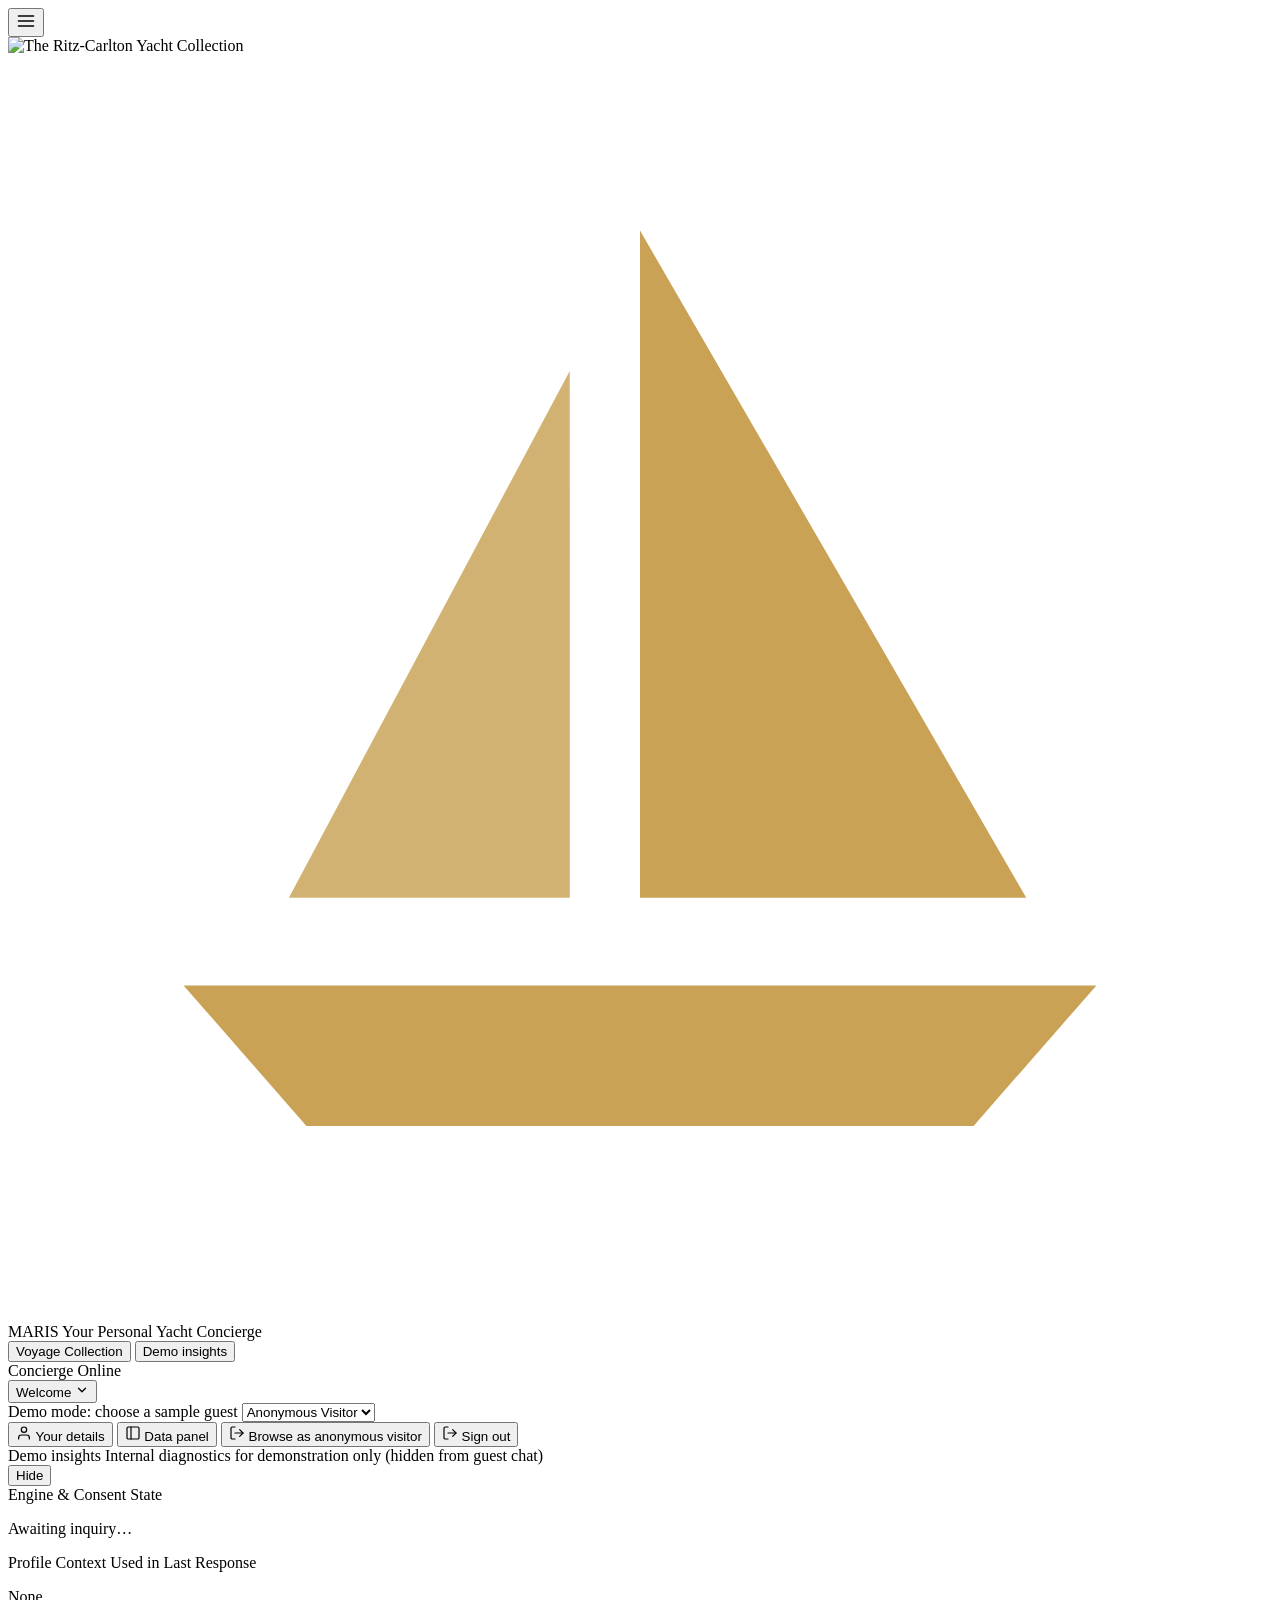
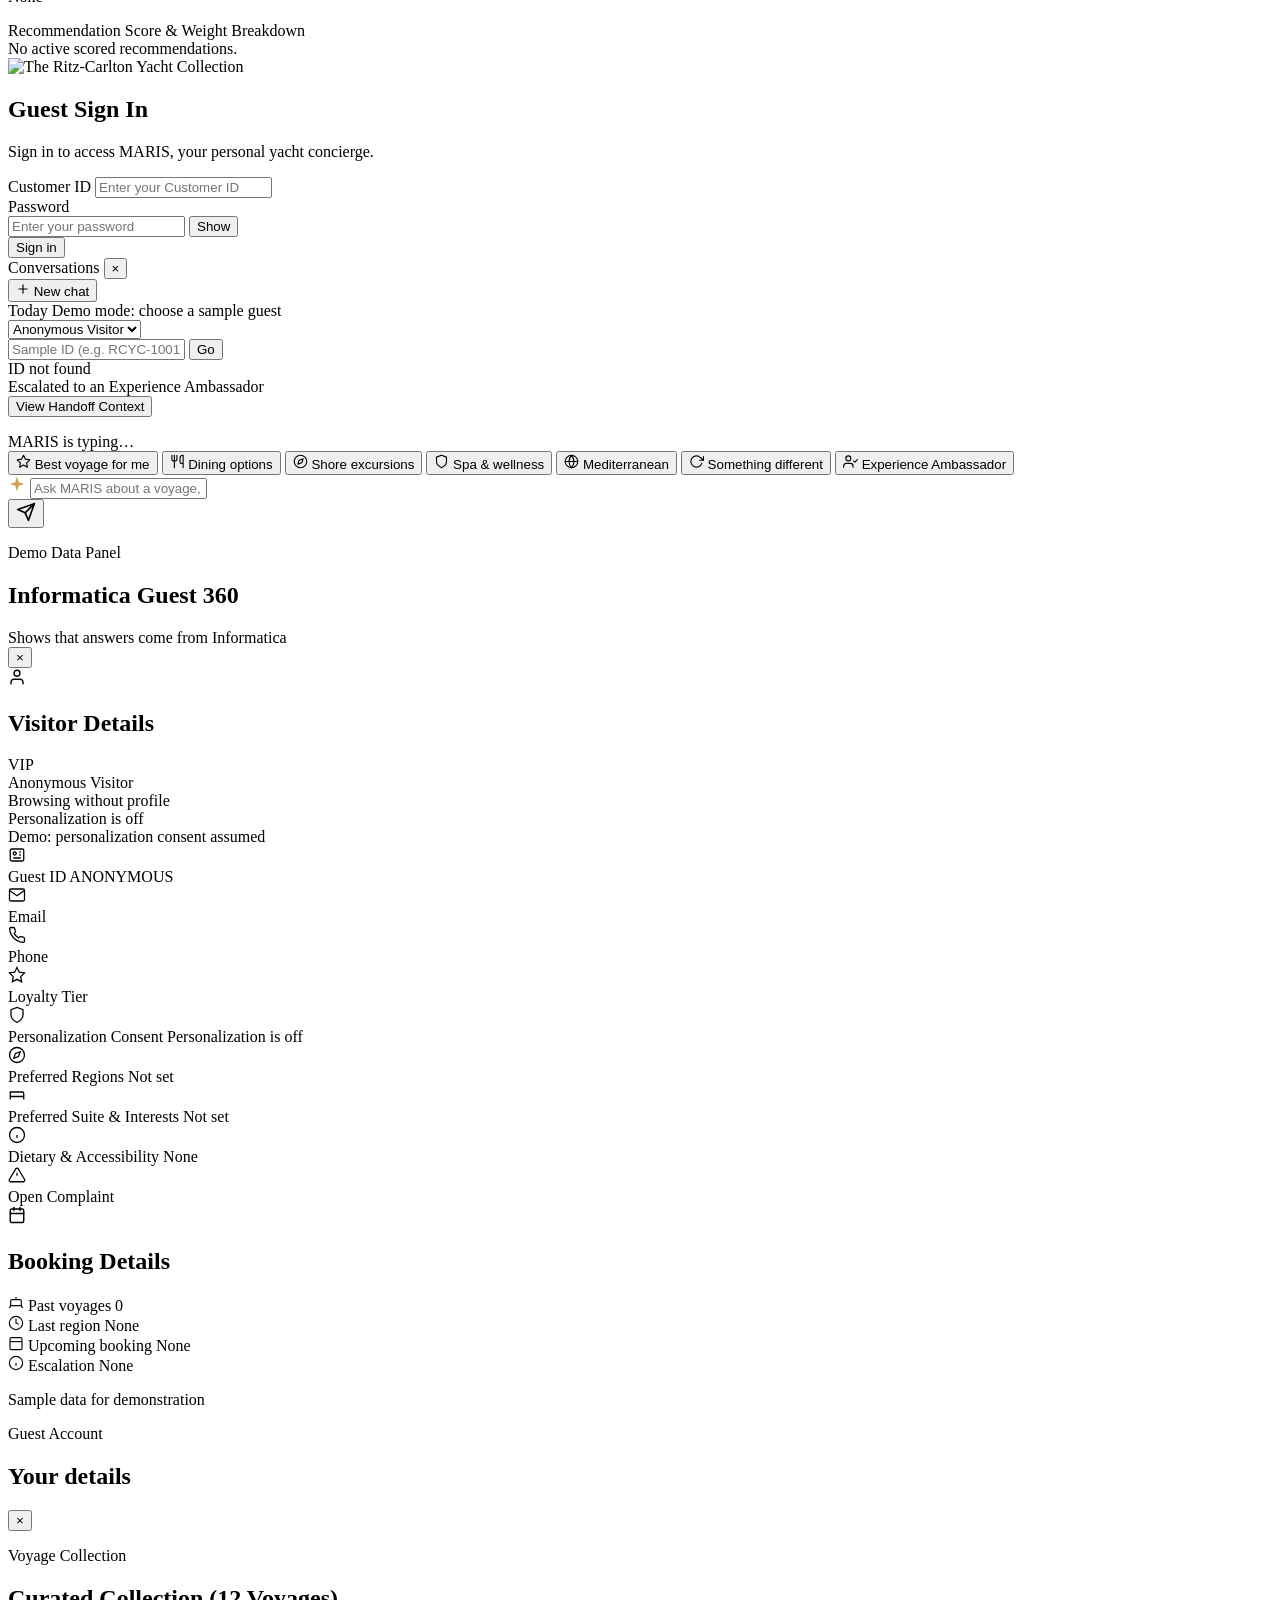
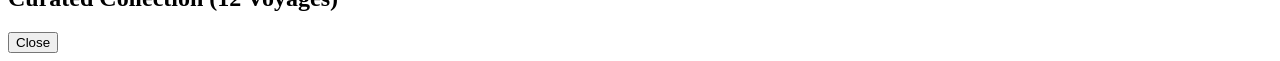
==== frontend/index.html @ 44263e60 "feat: implement core concierge agent backend Establish MARIS concierge framework including configura" ====
<!DOCTYPE html>
<html lang="en">
<head>
  <meta charset="UTF-8" />
  <meta name="viewport" content="width=device-width, initial-scale=1.0" />
  <title>MARIS · The Ritz-Carlton Yacht Collection Guest Concierge</title>
  <meta name="description" content="MARIS Personal Yacht Concierge for The Ritz-Carlton Yacht Collection." />
  <link rel="preconnect" href="https://fonts.googleapis.com" />
  <link rel="preconnect" href="https://fonts.gstatic.com" crossorigin />
  <link href="https://fonts.googleapis.com/css2?family=Cormorant+Garamond:wght@500;600;700&family=JetBrains+Mono:wght@400;500&family=Plus+Jakarta+Sans:wght@400;500;600;700&display=swap" rel="stylesheet" />
  <link rel="stylesheet" href="/styles.css" />
</head>
<body>
  <div class="app-shell">
  <!-- Top Navy Header -->
  <header class="topbar">
    <div class="topbar-brand-group">
      <button
        type="button"
        id="sidebarToggleBtn"
        class="burger-btn hidden"
        aria-label="Toggle conversation history"
        aria-expanded="true"
        aria-controls="historySidebar"
      >
        <svg width="20" height="20" viewBox="0 0 24 24" fill="none" stroke="currentColor" stroke-width="2" stroke-linecap="round" stroke-linejoin="round" aria-hidden="true">
          <line x1="3" y1="6" x2="21" y2="6"/>
          <line x1="3" y1="12" x2="21" y2="12"/>
          <line x1="3" y1="18" x2="21" y2="18"/>
        </svg>
      </button>

      <div class="rcyc-brand">
        <img
          src="/static/assets/rcyc-logo.png"
          alt="The Ritz-Carlton Yacht Collection"
          class="rcyc-logo rcyc-logo-header"
        />
      </div>

      <span class="topbar-divider" aria-hidden="true"></span>

      <div class="maris-brand">
        <svg class="maris-sail-icon" viewBox="0 0 36 36" fill="none" aria-hidden="true">
          <path d="M18 5L29 24H18V5Z" fill="#C9A255"/>
          <path d="M16 9L8 24H16V9Z" fill="#C9A255" fill-opacity="0.82"/>
          <path d="M5 26.5H31L27.5 30.5H8.5L5 26.5Z" fill="#C9A255"/>
        </svg>
        <div class="maris-brand-text">
          <span class="maris-title">MARIS</span>
          <span class="maris-subtitle">Your Personal Yacht Concierge</span>
        </div>
      </div>
    </div>

    <div class="topbar-right">
      <button type="button" id="catalogTriggerBtn" class="topbar-link-btn hidden">
        Voyage Collection
      </button>

      <button
        type="button"
        id="demoInsightsToggleBtn"
        class="topbar-link-btn hidden"
        aria-expanded="false"
        aria-controls="demoInsightsDrawer"
      >
        Demo insights
      </button>

      <div class="concierge-status" id="conciergeStatusIndicator">
        <span class="status-dot" aria-hidden="true"></span>
        <span id="conciergeStatusText">Concierge Online</span>
      </div>

      <span class="topbar-divider" aria-hidden="true"></span>

      <div class="account-menu-wrap">
        <button
          type="button"
          id="accountMenuBtn"
          class="account-trigger hidden"
          aria-expanded="false"
          aria-haspopup="true"
        >
          <span id="headerGreeting">Welcome</span>
          <svg width="14" height="14" viewBox="0 0 24 24" fill="none" stroke="currentColor" stroke-width="2.2" stroke-linecap="round" stroke-linejoin="round" aria-hidden="true">
            <polyline points="6 9 12 15 18 9"></polyline>
          </svg>
        </button>

        <div id="accountPopover" class="account-popover hidden" role="menu">
          <div id="guestPickerSection" class="popover-section">
            <label for="guestSelect" class="popover-label">Demo mode: choose a sample guest</label>
            <select id="guestSelect" class="popover-select" aria-label="Demo mode: choose a sample guest">
              <option value="ANONYMOUS">Anonymous Visitor</option>
            </select>
          </div>
          <div id="guestPickerDivider" class="popover-divider"></div>
          <button type="button" id="popoverMyProfileBtn" class="popover-action-item" role="menuitem">
            <svg width="16" height="16" viewBox="0 0 24 24" fill="none" stroke="currentColor" stroke-width="1.8" stroke-linecap="round" stroke-linejoin="round"><path d="M20 21v-2a4 4 0 0 0-4-4H8a4 4 0 0 0-4 4v2"/><circle cx="12" cy="7" r="4"/></svg>
            <span>Your details</span>
          </button>
          <button type="button" id="popoverDataPanelBtn" class="popover-action-item" role="menuitem">
            <svg width="16" height="16" viewBox="0 0 24 24" fill="none" stroke="currentColor" stroke-width="1.8" stroke-linecap="round" stroke-linejoin="round"><rect x="3" y="3" width="18" height="18" rx="2"/><line x1="9" y1="3" x2="9" y2="21"/></svg>
            <span>Data panel</span>
          </button>
          <button type="button" id="popoverSwitchAnonBtn" class="popover-action-item" role="menuitem">
            <svg width="16" height="16" viewBox="0 0 24 24" fill="none" stroke="currentColor" stroke-width="1.8" stroke-linecap="round" stroke-linejoin="round"><path d="M9 21H5a2 2 0 0 1-2-2V5a2 2 0 0 1 2-2h4"/><polyline points="16 17 21 12 16 7"/><line x1="21" y1="12" x2="9" y2="12"/></svg>
            <span>Browse as anonymous visitor</span>
          </button>
          <button type="button" id="popoverLogoutBtn" class="popover-action-item hidden" role="menuitem">
            <svg width="16" height="16" viewBox="0 0 24 24" fill="none" stroke="currentColor" stroke-width="1.8" stroke-linecap="round" stroke-linejoin="round"><path d="M9 21H5a2 2 0 0 1-2-2V5a2 2 0 0 1 2-2h4"/><polyline points="16 17 21 12 16 7"/><line x1="21" y1="12" x2="9" y2="12"/></svg>
            <span>Sign out</span>
          </button>
        </div>
      </div>
    </div>
  </header>

  <!-- Collapsible Demo Insights Drawer (Collapsed by default) -->
  <section id="demoInsightsDrawer" class="demo-insights-bar hidden" aria-label="Demo insights">
    <div class="demo-insights-inner">
      <div class="demo-insights-head">
        <div>
          <span class="demo-insights-title">Demo insights</span>
          <span class="demo-insights-sub">Internal diagnostics for demonstration only (hidden from guest chat)</span>
        </div>
        <button type="button" id="closeDemoInsightsBtn" class="demo-insights-close">Hide</button>
      </div>
      <div class="demo-insights-grid">
        <div class="insight-box">
          <span class="insight-label">Engine &amp; Consent State</span>
          <p id="insightEngineText" class="insight-value">Awaiting inquiry…</p>
        </div>
        <div class="insight-box">
          <span class="insight-label">Profile Context Used in Last Response</span>
          <p id="usedFieldsList" class="insight-value mono">None</p>
        </div>
        <div class="insight-box insight-box-wide">
          <span class="insight-label">Recommendation Score &amp; Weight Breakdown</span>
          <div id="insightScoreBreakdown" class="insight-scores">No active scored recommendations.</div>
        </div>
      </div>
    </div>
  </section>

  <!-- Informatica Guest Sign-In View (shown only when DATA_PROVIDER_MODE=informatica and unauthenticated) -->
  <section id="infaLoginView" class="login-stage hidden" aria-label="Guest Sign In">
    <div class="login-card">
      <div class="login-card-head">
        <img
          src="/static/assets/rcyc-logo.png"
          alt="The Ritz-Carlton Yacht Collection"
          class="rcyc-logo rcyc-logo-login"
        />
        <div>
          <h1 class="login-title">Guest Sign In</h1>
          <p class="login-subtitle">Sign in to access MARIS, your personal yacht concierge.</p>
        </div>
      </div>
      <div class="gold-hairline"></div>
      <form id="infaLoginForm" class="login-form" autocomplete="off">
        <div class="login-field">
          <label for="loginCustomerId" class="login-label">Customer ID</label>
          <input
            id="loginCustomerId"
            name="customer_id"
            type="text"
            inputmode="numeric"
            class="login-input mono"
            placeholder="Enter your Customer ID"
            required
          />
        </div>
        <div class="login-field">
          <label for="loginPassword" class="login-label">Password</label>
          <div class="login-password-wrap">
            <input
              id="loginPassword"
              name="password"
              type="password"
              class="login-input login-password-input"
              placeholder="Enter your password"
              required
            />
            <button
              type="button"
              id="togglePasswordBtn"
              class="password-toggle-btn"
              aria-label="Show password"
              aria-pressed="false"
            >
              Show
            </button>
          </div>
        </div>
        <div id="loginError" class="login-error hidden" role="alert"></div>
        <button type="submit" id="loginSubmitBtn" class="login-submit-btn">Sign in</button>
      </form>
    </div>
  </section>

  <!-- Main Three-Column Workspace -->
  <main id="workspaceMain" class="workspace hidden">
    <!-- Left Column: Conversation History Sidebar (Collapsible drawer on mobile) -->
    <div id="historyDrawerBackdrop" class="history-drawer-backdrop hidden" aria-hidden="true"></div>
    <aside id="historySidebar" class="history-sidebar" aria-label="Conversation history">
      <div class="history-sidebar-head">
        <span class="history-sidebar-title">Conversations</span>
        <button
          type="button"
          id="closeHistoryDrawerBtn"
          class="history-close-btn"
          aria-label="Close conversation history"
        >
          &times;
        </button>
      </div>
      <button type="button" id="newConversationBtn" class="new-conv-btn">
        <svg width="14" height="14" viewBox="0 0 24 24" fill="none" stroke="currentColor" stroke-width="2" stroke-linecap="round" stroke-linejoin="round" aria-hidden="true"><line x1="12" y1="5" x2="12" y2="19"/><line x1="5" y1="12" x2="19" y2="12"/></svg>
        <span>New chat</span>
      </button>
      <div id="historyList" class="history-list" role="list"></div>
    </aside>

    <!-- Center Column: MARIS Concierge Chat -->
    <section id="concierge" class="chat-card" aria-label="Concierge Chat">
      <!-- Demo Mode Picker & Sample ID Strip -->
      <div id="chatIdentityStrip" class="chat-identity-strip">
        <div class="identity-strip-left">
          <span class="today-pill">Today</span>
          <label for="inlineGuestSelect" class="demo-picker-label">Demo mode: choose a sample guest</label>
        </div>
        <div class="identity-strip-controls">
          <select id="inlineGuestSelect" class="inline-select" aria-label="Demo mode: choose a sample guest">
            <option value="ANONYMOUS">Anonymous Visitor</option>
          </select>
          <form id="inlineLookupForm" class="inline-lookup" autocomplete="off">
            <input
              id="inlineRcycInput"
              type="text"
              class="inline-rcyc-input"
              placeholder="Sample ID (e.g. RCYC-1001)"
              aria-label="Enter sample guest ID"
            />
            <button type="submit" class="inline-verify-btn">Go</button>
          </form>
          <span id="idLookupFeedback" class="id-feedback hidden" role="status">ID not found</span>
        </div>
      </div>

      <!-- Escalation Notification Banner -->
      <div id="escalationBanner" class="escalation-banner hidden" role="status" aria-live="polite">
        <div class="escalation-banner-top">
          <div class="escalation-title-row">
            <span class="escalation-badge">Escalated to an Experience Ambassador</span>
          </div>
          <button type="button" id="toggleContextPacketBtn" class="btn-link">View Handoff Context</button>
        </div>
        <p id="escalationReasonText" class="escalation-reason"></p>
        <p id="escalationNoteText" class="escalation-sim-note"></p>
        <pre id="escalationPacketPre" class="context-packet hidden"></pre>
      </div>

      <!-- Conversation Stream -->
      <div id="chatMessages" class="chat-messages" aria-live="polite" aria-relevant="additions"></div>

      <!-- Typing Indicator (Fixed-Height Reserved Slot) -->
      <div id="typingIndicator" class="typing-indicator is-idle" aria-live="polite" aria-hidden="true">
        <span class="typing-dots" aria-hidden="true"><span></span><span></span><span></span></span>
        <span>MARIS is typing…</span>
      </div>

      <!-- Quick Prompt Chips (Preserved Design & Icons) -->
      <div class="quick-prompts" aria-label="Suggested inquiries">
        <button type="button" class="quick-pill" data-prompt="Suggest the best voyage for me.">
          <svg width="15" height="15" viewBox="0 0 24 24" fill="none" stroke="currentColor" stroke-width="1.8" stroke-linecap="round" stroke-linejoin="round" aria-hidden="true"><polygon points="12 2 15.09 8.26 22 9.27 17 14.14 18.18 21.02 12 17.77 5.82 21.02 7 14.14 2 9.27 8.91 8.26 12 2"/></svg>
          <span>Best voyage for me</span>
        </button>
        <button type="button" class="quick-pill" data-prompt="Show dining options voyages.">
          <svg width="15" height="15" viewBox="0 0 24 24" fill="none" stroke="currentColor" stroke-width="1.8" stroke-linecap="round" stroke-linejoin="round" aria-hidden="true"><path d="M3 2v7c0 1.1.9 2 2 2h4a2 2 0 0 0 2-2V2"/><path d="M7 2v20"/><path d="M21 15V2v0a5 5 0 0 0-5 5v6c0 1.1.9 2 2 2h3Zm0 0v7"/></svg>
          <span>Dining options</span>
        </button>
        <button type="button" class="quick-pill" data-prompt="Show shore excursions voyages.">
          <svg width="15" height="15" viewBox="0 0 24 24" fill="none" stroke="currentColor" stroke-width="1.8" stroke-linecap="round" stroke-linejoin="round" aria-hidden="true"><circle cx="12" cy="12" r="10"/><polygon points="16.24 7.76 14.12 14.12 7.76 16.24 9.88 9.88 16.24 7.76"/></svg>
          <span>Shore excursions</span>
        </button>
        <button type="button" class="quick-pill" data-prompt="Show spa & wellness voyages.">
          <svg width="15" height="15" viewBox="0 0 24 24" fill="none" stroke="currentColor" stroke-width="1.8" stroke-linecap="round" stroke-linejoin="round" aria-hidden="true"><path d="M12 22s8-4 8-10V5l-8-3-8 3v7c0 6 8 10 8 10z"/></svg>
          <span>Spa &amp; wellness</span>
        </button>
        <button type="button" class="quick-pill" data-prompt="Show Mediterranean voyages.">
          <svg width="15" height="15" viewBox="0 0 24 24" fill="none" stroke="currentColor" stroke-width="1.8" stroke-linecap="round" stroke-linejoin="round" aria-hidden="true"><circle cx="12" cy="12" r="10"/><line x1="2" y1="12" x2="22" y2="12"/><path d="M12 2a15.3 15.3 0 0 1 4 10 15.3 15.3 0 0 1-4 10 15.3 15.3 0 0 1-4-10 15.3 15.3 0 0 1 4-10z"/></svg>
          <span>Mediterranean</span>
        </button>
        <button type="button" class="quick-pill" data-prompt="Show me something different from my previous voyage.">
          <svg width="15" height="15" viewBox="0 0 24 24" fill="none" stroke="currentColor" stroke-width="1.8" stroke-linecap="round" stroke-linejoin="round" aria-hidden="true"><polyline points="23 4 23 10 17 10"/><path d="M20.49 15a9 9 0 1 1-2.12-9.36L23 10"/></svg>
          <span>Something different</span>
        </button>
        <button type="button" class="quick-pill" data-prompt="I want to speak with an Experience Ambassador.">
          <svg width="15" height="15" viewBox="0 0 24 24" fill="none" stroke="currentColor" stroke-width="1.8" stroke-linecap="round" stroke-linejoin="round" aria-hidden="true"><path d="M16 21v-2a4 4 0 0 0-4-4H5a4 4 0 0 0-4 4v2"/><circle cx="8.5" cy="7" r="4"/><polyline points="17 11 19 13 23 9"/></svg>
          <span>Experience Ambassador</span>
        </button>
      </div>

      <!-- Gold-Bordered Composer + Navy Send Button -->
      <form id="chatForm" class="composer-bar" autocomplete="off">
        <div class="composer-input-wrap">
          <svg class="composer-sparkle" width="18" height="18" viewBox="0 0 24 24" fill="#C9A255" aria-hidden="true">
            <path d="M12 2L14.3 9.7L22 12L14.3 14.3L12 22L9.7 14.3L2 12L9.7 9.7L12 2Z"/>
          </svg>
          <input
            id="messageInput"
            type="text"
            class="composer-input"
            placeholder="Ask MARIS about a voyage, dining, preferences, or onboard experience..."
            aria-label="Ask MARIS"
            required
          />
        </div>
        <button type="submit" id="sendBtn" class="send-btn" aria-label="Send message">
          <svg width="20" height="20" viewBox="0 0 24 24" fill="none" stroke="currentColor" stroke-width="2" stroke-linecap="round" stroke-linejoin="round" aria-hidden="true">
            <line x1="22" y1="2" x2="11" y2="13"></line>
            <polygon points="22 2 15 22 11 13 2 9 22 2"></polygon>
          </svg>
        </button>
      </form>
    </section>
  </main>

  <!-- Right-side Data Panel Drawer -->
  <div id="dataDrawerBackdrop" class="data-drawer-backdrop hidden" aria-hidden="true"></div>
  <aside id="dataDrawer" class="right-drawer hidden" aria-label="Data panel">
    <div class="right-drawer-head">
      <div>
        <p class="modal-eyebrow">Demo Data Panel</p>
        <h2 class="modal-title">Informatica Guest 360</h2>
        <span class="demo-insights-sub" style="margin-left:0;">Shows that answers come from Informatica</span>
      </div>
      <button type="button" id="closeDataDrawerBtn" class="modal-close-icon-btn" aria-label="Close Data panel">&times;</button>
    </div>
    <div class="right-drawer-body">
      <div id="guest-profile-panel" class="sidebar-stack" aria-label="Your details">
      <!-- Card 1: Guest Details -->
      <section class="side-card">
        <div class="side-card-head">
          <span class="gold-circle-icon" aria-hidden="true">
            <svg width="18" height="18" viewBox="0 0 24 24" fill="none" stroke="currentColor" stroke-width="1.9" stroke-linecap="round" stroke-linejoin="round"><path d="M20 21v-2a4 4 0 0 0-4-4H8a4 4 0 0 0-4 4v2"/><circle cx="12" cy="7" r="4"/></svg>
          </span>
          <div class="side-card-title-wrap">
            <h2 id="profileKicker" class="side-card-title">Visitor Details</h2>
            <span id="vipBadge" class="vip-chip hidden">VIP</span>
          </div>
        </div>

        <div class="guest-hero-row">
          <div id="profileName" class="guest-hero-name">Anonymous Visitor</div>
          <div id="profileStatusSubtitle" class="guest-hero-sub">Browsing without profile</div>
        </div>

        <div class="gold-hairline"></div>

        <div id="consentOffNotice" class="consent-off-banner hidden">
          Personalization is off
        </div>

        <div id="demoConsentNotice" class="demo-consent-notice hidden">
          Demo: personalization consent assumed
        </div>

        <div class="detail-list">
          <div class="detail-item">
            <svg class="detail-icon" width="18" height="18" viewBox="0 0 24 24" fill="none" stroke="currentColor" stroke-width="1.7"><rect x="3" y="4" width="18" height="16" rx="2"/><circle cx="9" cy="10" r="2"/><path d="M15 8h2M15 12h2M7 16h10"/></svg>
            <div class="detail-copy">
              <span id="profileIdLabel" class="detail-label">Guest ID</span>
              <span id="profileRcycId" class="detail-value mono">ANONYMOUS</span>
            </div>
          </div>

          <div class="detail-item hidden" id="rowInfaEmail">
            <svg class="detail-icon" width="18" height="18" viewBox="0 0 24 24" fill="none" stroke="currentColor" stroke-width="1.7"><path d="M4 4h16c1.1 0 2 .9 2 2v12c0 1.1-.9 2-2 2H4c-1.1 0-2-.9-2-2V6c0-1.1.9-2 2-2z"/><polyline points="22,6 12,13 2,6"/></svg>
            <div class="detail-copy">
              <span class="detail-label">Email</span>
              <span id="attrInfaEmail" class="detail-value"></span>
            </div>
          </div>

          <div class="detail-item hidden" id="rowInfaPhone">
            <svg class="detail-icon" width="18" height="18" viewBox="0 0 24 24" fill="none" stroke="currentColor" stroke-width="1.7"><path d="M22 16.92v3a2 2 0 0 1-2.18 2 19.79 19.79 0 0 1-8.63-3.07 19.5 19.5 0 0 1-6-6 19.79 19.79 0 0 1-3.07-8.67A2 2 0 0 1 4.11 2h3a2 2 0 0 1 2 1.72 12.84 12.84 0 0 0 .7 2.81 2 2 0 0 1-.45 2.11L8.09 9.91a16 16 0 0 0 6 6l1.27-1.27a2 2 0 0 1 2.11-.45 12.84 12.84 0 0 0 2.81.7A2 2 0 0 1 22 16.92z"/></svg>
            <div class="detail-copy">
              <span class="detail-label">Phone</span>
              <span id="attrInfaPhone" class="detail-value"></span>
            </div>
          </div>

          <div class="detail-item hidden" id="rowInfaLoyalty">
            <svg class="detail-icon" width="18" height="18" viewBox="0 0 24 24" fill="none" stroke="currentColor" stroke-width="1.7"><polygon points="12 2 15.09 8.26 22 9.27 17 14.14 18.18 21.02 12 17.77 5.82 21.02 7 14.14 2 9.27 8.91 8.26 12 2"/></svg>
            <div class="detail-copy">
              <span class="detail-label">Loyalty Tier</span>
              <span id="attrInfaLoyalty" class="detail-value"></span>
            </div>
          </div>

          <div class="detail-item" id="rowConsent">
            <svg class="detail-icon" width="18" height="18" viewBox="0 0 24 24" fill="none" stroke="currentColor" stroke-width="1.7"><path d="M12 22s8-4 8-10V5l-8-3-8 3v7c0 6 8 10 8 10z"/></svg>
            <div class="detail-copy">
              <span class="detail-label">Personalization Consent</span>
              <span id="attrConsent" class="detail-value">Personalization is off</span>
            </div>
          </div>

          <div class="detail-item" id="rowPreferredRegions">
            <svg class="detail-icon" width="18" height="18" viewBox="0 0 24 24" fill="none" stroke="currentColor" stroke-width="1.7"><circle cx="12" cy="12" r="10"/><polygon points="16.24 7.76 14.12 14.12 7.76 16.24 9.88 9.88 16.24 7.76"/></svg>
            <div class="detail-copy">
              <span class="detail-label">Preferred Regions</span>
              <span id="attrPreferredRegions" class="detail-value">Not set</span>
            </div>
          </div>

          <div class="detail-item" id="rowSuiteAncillary">
            <svg class="detail-icon" width="18" height="18" viewBox="0 0 24 24" fill="none" stroke="currentColor" stroke-width="1.7"><path d="M3 7v11m0-4h18m0 4v-8a2 2 0 0 0-2-2H5a2 2 0 0 0-2 2"/></svg>
            <div class="detail-copy">
              <span class="detail-label">Preferred Suite &amp; Interests</span>
              <span id="attrSuiteAncillary" class="detail-value">Not set</span>
            </div>
          </div>

          <div id="specialNotesRow" class="detail-item hidden">
            <svg class="detail-icon" width="18" height="18" viewBox="0 0 24 24" fill="none" stroke="currentColor" stroke-width="1.7"><circle cx="12" cy="12" r="10"/><line x1="12" y1="16" x2="12" y2="12"/><line x1="12" y1="8" x2="12.01" y2="8"/></svg>
            <div class="detail-copy">
              <span class="detail-label">Dietary &amp; Accessibility</span>
              <span id="attrSpecialNotes" class="detail-value">None</span>
            </div>
          </div>

          <div id="complaintRow" class="detail-item hidden">
            <svg class="detail-icon alert-icon" width="18" height="18" viewBox="0 0 24 24" fill="none" stroke="currentColor" stroke-width="1.7"><path d="M10.29 3.86L1.82 18a2 2 0 0 0 1.71 3h16.94a2 2 0 0 0 1.71-3L13.71 3.86a2 2 0 0 0-3.42 0z"/><line x1="12" y1="9" x2="12" y2="13"/><line x1="12" y1="17" x2="12.01" y2="17"/></svg>
            <div class="detail-copy">
              <span class="detail-label alert-text">Open Complaint</span>
              <span id="attrComplaint" class="detail-value alert-text"></span>
            </div>
          </div>
        </div>
      </section>

      <!-- Card 2: Booking & Concierge Details -->
      <section class="side-card">
        <div class="side-card-head">
          <span class="gold-circle-icon" aria-hidden="true">
            <svg width="18" height="18" viewBox="0 0 24 24" fill="none" stroke="currentColor" stroke-width="1.9" stroke-linecap="round" stroke-linejoin="round"><rect x="3" y="4" width="18" height="18" rx="2"/><line x1="16" y1="2" x2="16" y2="6"/><line x1="8" y1="2" x2="8" y2="6"/><line x1="3" y1="10" x2="21" y2="10"/></svg>
          </span>
          <h2 class="side-card-title">Booking Details</h2>
        </div>

        <div id="mockBookingsTable" class="kv-table">
          <div class="kv-row">
            <span class="kv-key">
              <svg width="16" height="16" viewBox="0 0 24 24" fill="none" stroke="currentColor" stroke-width="1.7"><path d="M2 20l2-4h16l2 4"/><path d="M4 16V9a2 2 0 0 1 2-2h12a2 2 0 0 1 2 2v7"/><path d="M12 7V3"/></svg>
              <span>Past voyages</span>
            </span>
            <span id="metricVoyages" class="kv-val tabular">0</span>
          </div>

          <div class="kv-row">
            <span class="kv-key">
              <svg width="16" height="16" viewBox="0 0 24 24" fill="none" stroke="currentColor" stroke-width="1.7"><circle cx="12" cy="12" r="10"/><path d="M12 6v6l4 2"/></svg>
              <span>Last region</span>
            </span>
            <span id="attrPrevRegion" class="kv-val">None</span>
          </div>

          <div class="kv-row">
            <span class="kv-key">
              <svg width="16" height="16" viewBox="0 0 24 24" fill="none" stroke="currentColor" stroke-width="1.7"><rect x="3" y="4" width="18" height="18" rx="2"/><line x1="3" y1="10" x2="21" y2="10"/></svg>
              <span>Upcoming booking</span>
            </span>
            <span id="metricBooking" class="kv-val mono">None</span>
          </div>

          <div class="kv-row">
            <span class="kv-key">
              <svg width="16" height="16" viewBox="0 0 24 24" fill="none" stroke="currentColor" stroke-width="1.7"><circle cx="12" cy="12" r="10"/><line x1="12" y1="16" x2="12" y2="12"/><line x1="12" y1="8" x2="12.01" y2="8"/></svg>
              <span>Escalation</span>
            </span>
            <span id="profileEscalationBadge" class="status-pill-nominal">None</span>
          </div>
        </div>

        <div id="infaBookingsList" class="infa-bookings-list hidden"></div>

        <p id="profileEscalationDetail" class="escalation-subcopy hidden"></p>
      </section>
      </div>
    </div>
  </aside>

  <footer id="demoFooter" class="demo-footer hidden">
    <span>Sample data for demonstration</span>
  </footer>
  </div>

  <!-- Your Details Modal (Full-screen sheet on mobile) -->
  <div id="yourDetailsModal" class="modal-backdrop details-modal-backdrop hidden" role="dialog" aria-modal="true" aria-labelledby="yourDetailsModalTitle">
    <div class="modal-surface details-modal-surface">
      <div class="modal-header">
        <div>
          <p class="modal-eyebrow">Guest Account</p>
          <h2 id="yourDetailsModalTitle" class="modal-title">Your details</h2>
        </div>
        <button type="button" id="closeDetailsModalBtn" class="modal-close-icon-btn" aria-label="Close Your details">&times;</button>
      </div>
      <div id="yourDetailsModalBody" class="details-modal-body"></div>
    </div>
  </div>

  <!-- Voyage Collection Modal -->
  <div id="catalogModal" class="modal-backdrop hidden" role="dialog" aria-modal="true" aria-labelledby="catalogModalTitle">
    <div class="modal-surface">
      <div class="modal-header">
        <div>
          <p class="modal-eyebrow">Voyage Collection</p>
          <h2 id="catalogModalTitle" class="modal-title">Curated Collection (12 Voyages)</h2>
        </div>
        <button type="button" id="closeCatalogBtn" class="modal-close-btn">Close</button>
      </div>
      <div id="catalogGrid" class="catalog-grid"></div>
    </div>
  </div>

  <script src="/app.js"></script>
</body>
</html>
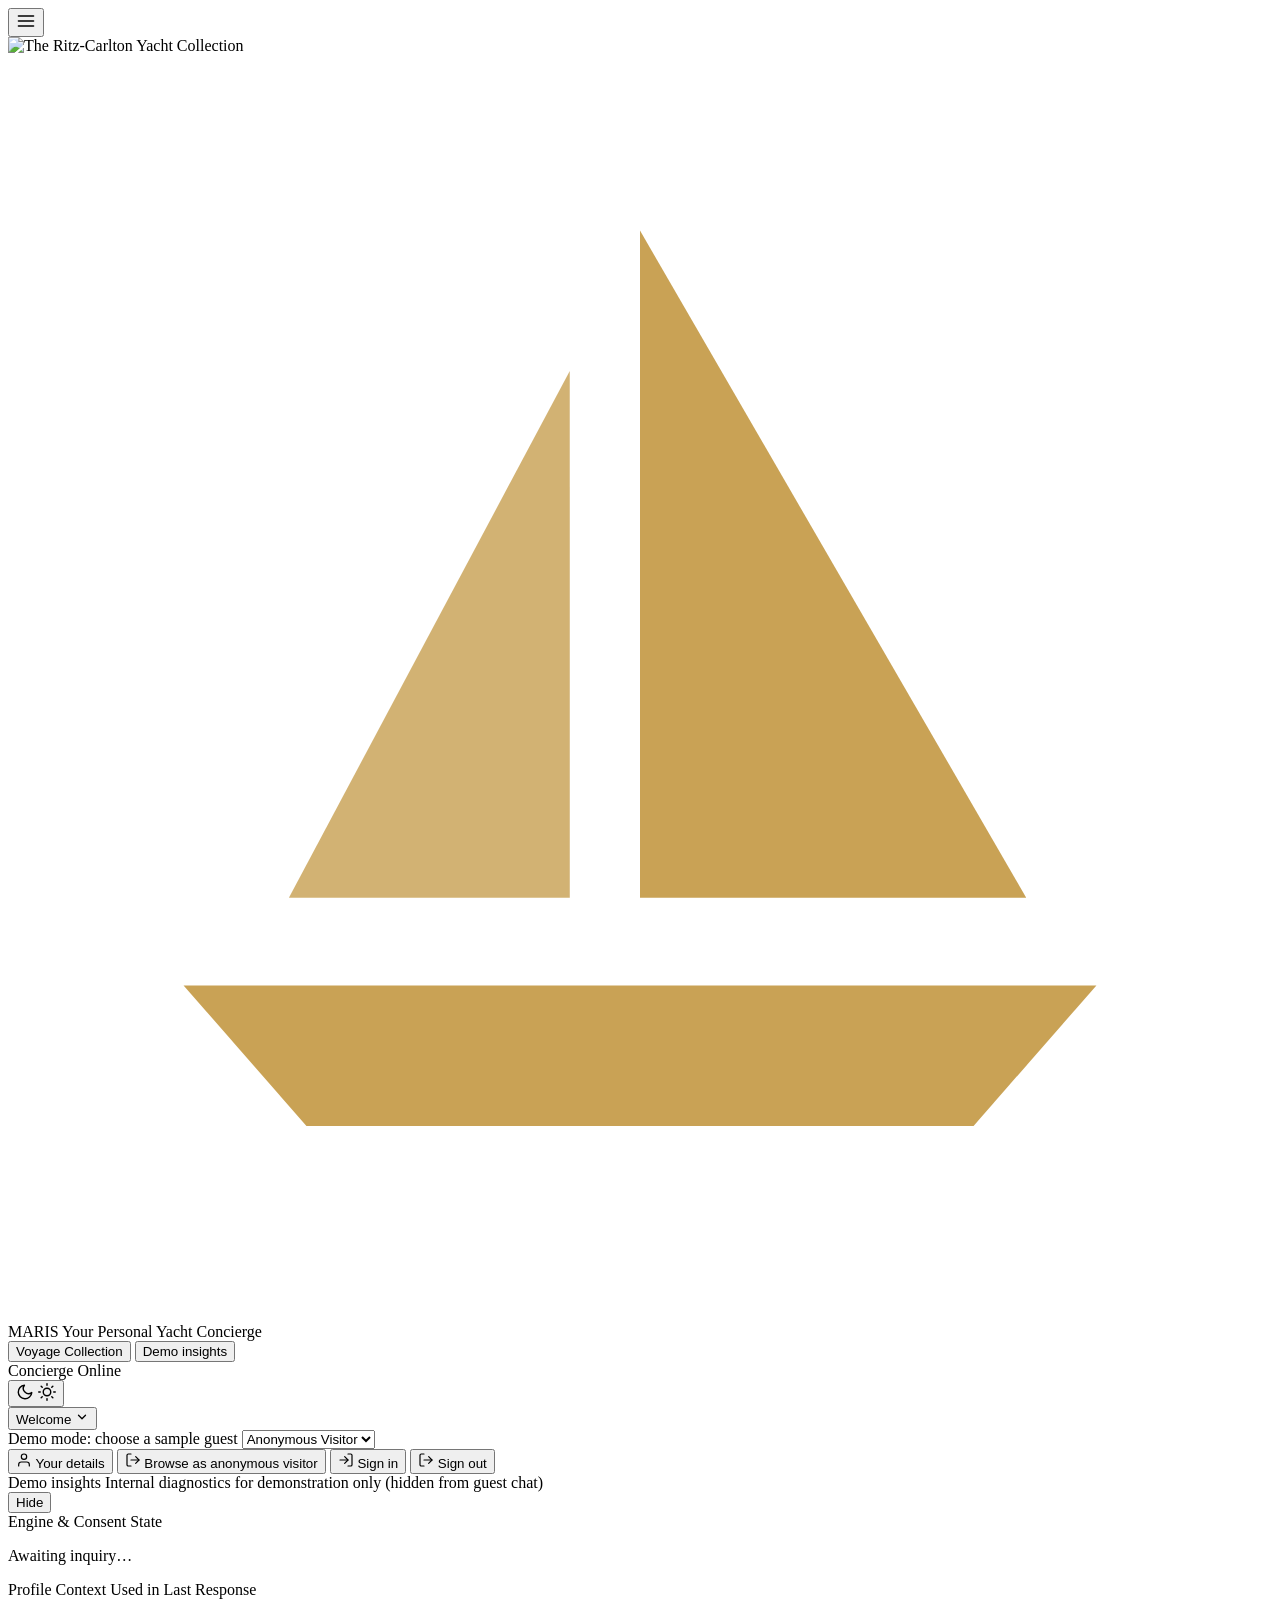
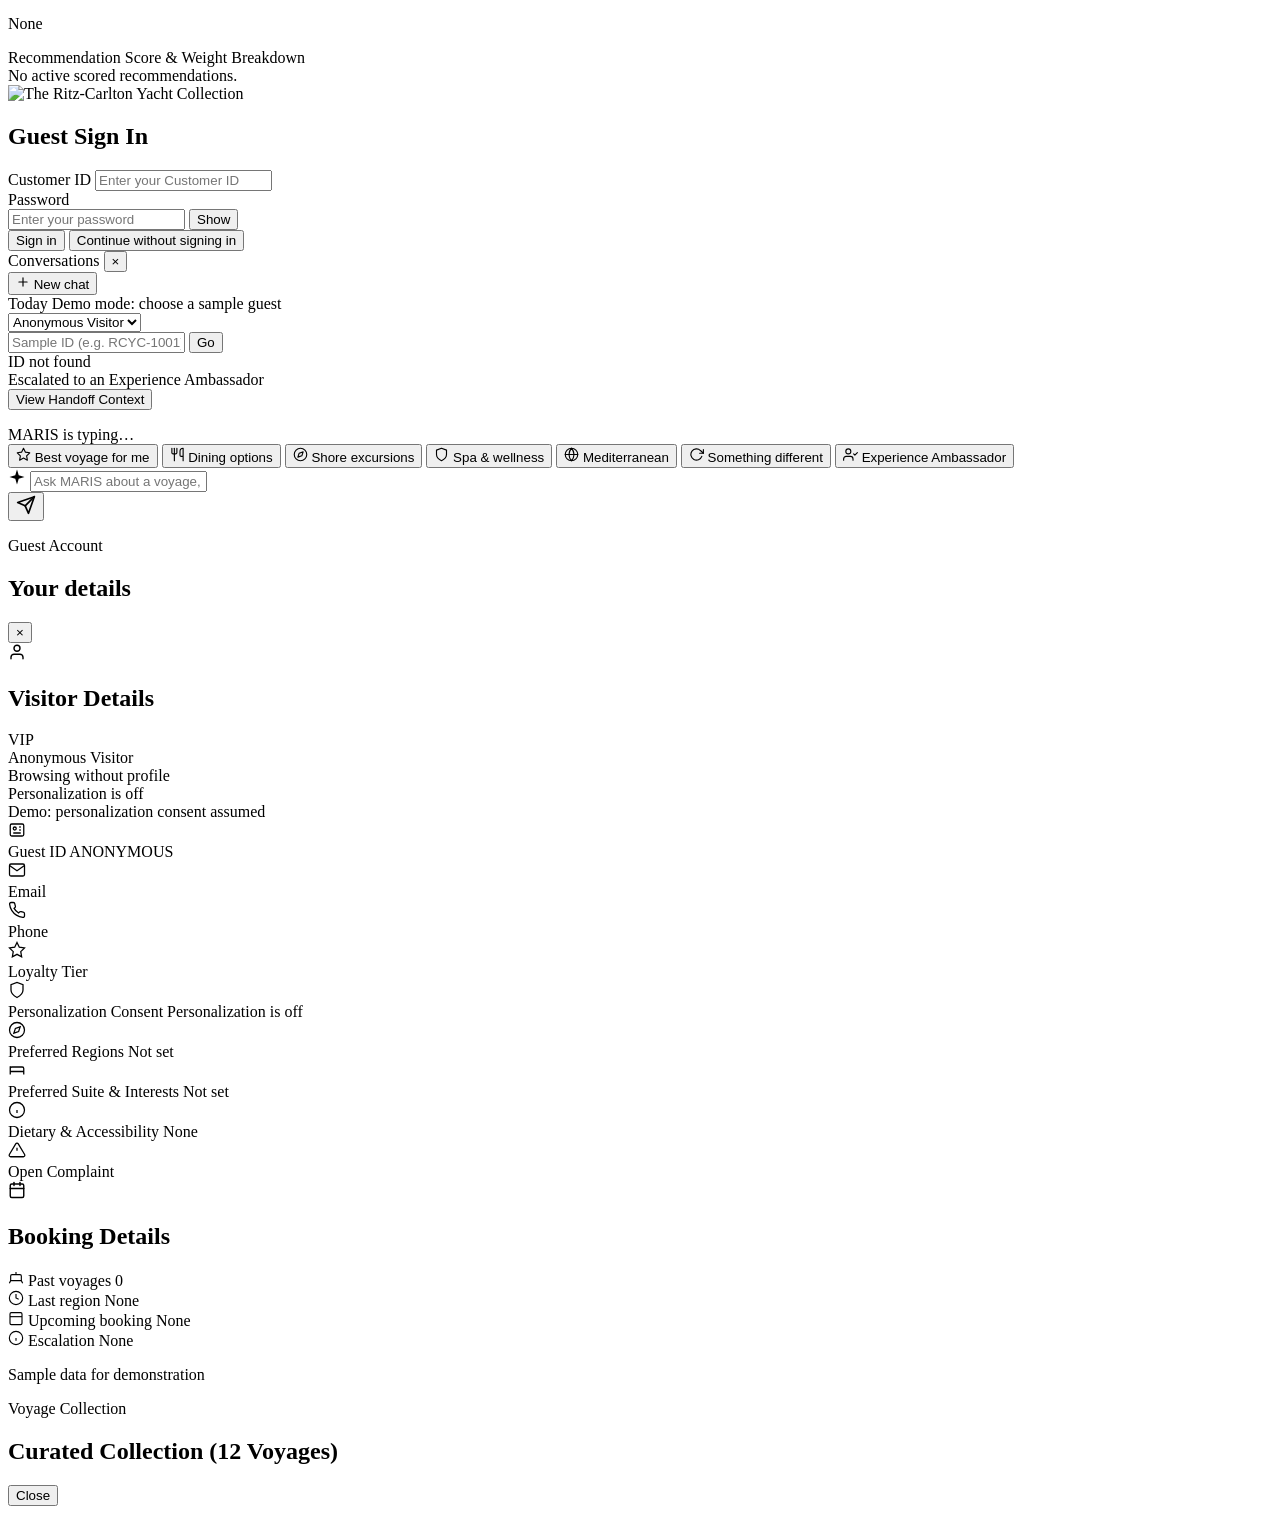
==== commit fa000581: "feat: implement visitor mode and enhance configuration - Add visitor mode to concierge agent and LLM" ====
--- a/frontend/index.html
+++ b/frontend/index.html
@@ -8,6 +8,29 @@
   <link rel="preconnect" href="https://fonts.googleapis.com" />
   <link rel="preconnect" href="https://fonts.gstatic.com" crossorigin />
   <link href="https://fonts.googleapis.com/css2?family=Cormorant+Garamond:wght@500;600;700&family=JetBrains+Mono:wght@400;500&family=Plus+Jakarta+Sans:wght@400;500;600;700&display=swap" rel="stylesheet" />
+  <script>
+    (function () {
+      var theme = "light";
+      try {
+        var saved = window.localStorage && window.localStorage.getItem("maris_theme:v1");
+        if (saved === "dark" || saved === "light") {
+          theme = saved;
+        } else if (window.matchMedia && window.matchMedia("(prefers-color-scheme: dark)").matches) {
+          theme = "dark";
+        }
+      } catch (err) {
+        try {
+          if (window.matchMedia && window.matchMedia("(prefers-color-scheme: dark)").matches) {
+            theme = "dark";
+          }
+        } catch (err2) {
+          theme = "light";
+        }
+      }
+      document.documentElement.setAttribute("data-theme", theme);
+      document.documentElement.style.colorScheme = theme;
+    })();
+  </script>
   <link rel="stylesheet" href="/styles.css" />
 </head>
 <body>
@@ -73,7 +96,30 @@
         <span id="conciergeStatusText">Concierge Online</span>
       </div>
 
-      <span class="topbar-divider" aria-hidden="true"></span>
+      <span id="topbarAccountDivider" class="topbar-divider" aria-hidden="true"></span>
+
+      <button
+        type="button"
+        id="themeToggleBtn"
+        class="theme-toggle-btn"
+        aria-label="Switch to dark mode"
+        title="Switch to dark mode"
+      >
+        <svg id="themeIconMoon" width="18" height="18" viewBox="0 0 24 24" fill="none" stroke="currentColor" stroke-width="1.9" stroke-linecap="round" stroke-linejoin="round" aria-hidden="true">
+          <path d="M21 12.79A9 9 0 1 1 11.21 3 7 7 0 0 0 21 12.79z"/>
+        </svg>
+        <svg id="themeIconSun" class="hidden" width="18" height="18" viewBox="0 0 24 24" fill="none" stroke="currentColor" stroke-width="1.9" stroke-linecap="round" stroke-linejoin="round" aria-hidden="true">
+          <circle cx="12" cy="12" r="5"/>
+          <line x1="12" y1="1" x2="12" y2="3"/>
+          <line x1="12" y1="21" x2="12" y2="23"/>
+          <line x1="4.22" y1="4.22" x2="5.64" y2="5.64"/>
+          <line x1="18.36" y1="18.36" x2="19.78" y2="19.78"/>
+          <line x1="1" y1="12" x2="3" y2="12"/>
+          <line x1="21" y1="12" x2="23" y2="12"/>
+          <line x1="4.22" y1="19.78" x2="5.64" y2="18.36"/>
+          <line x1="18.36" y1="5.64" x2="19.78" y2="4.22"/>
+        </svg>
+      </button>
 
       <div class="account-menu-wrap">
         <button
@@ -90,24 +136,24 @@
         </button>
 
         <div id="accountPopover" class="account-popover hidden" role="menu">
-          <div id="guestPickerSection" class="popover-section">
+          <div id="guestPickerSection" class="popover-section hidden">
             <label for="guestSelect" class="popover-label">Demo mode: choose a sample guest</label>
             <select id="guestSelect" class="popover-select" aria-label="Demo mode: choose a sample guest">
               <option value="ANONYMOUS">Anonymous Visitor</option>
             </select>
           </div>
-          <div id="guestPickerDivider" class="popover-divider"></div>
+          <div id="guestPickerDivider" class="popover-divider hidden"></div>
           <button type="button" id="popoverMyProfileBtn" class="popover-action-item" role="menuitem">
             <svg width="16" height="16" viewBox="0 0 24 24" fill="none" stroke="currentColor" stroke-width="1.8" stroke-linecap="round" stroke-linejoin="round"><path d="M20 21v-2a4 4 0 0 0-4-4H8a4 4 0 0 0-4 4v2"/><circle cx="12" cy="7" r="4"/></svg>
             <span>Your details</span>
           </button>
-          <button type="button" id="popoverDataPanelBtn" class="popover-action-item" role="menuitem">
-            <svg width="16" height="16" viewBox="0 0 24 24" fill="none" stroke="currentColor" stroke-width="1.8" stroke-linecap="round" stroke-linejoin="round"><rect x="3" y="3" width="18" height="18" rx="2"/><line x1="9" y1="3" x2="9" y2="21"/></svg>
-            <span>Data panel</span>
-          </button>
-          <button type="button" id="popoverSwitchAnonBtn" class="popover-action-item" role="menuitem">
+          <button type="button" id="popoverSwitchAnonBtn" class="popover-action-item hidden" role="menuitem">
             <svg width="16" height="16" viewBox="0 0 24 24" fill="none" stroke="currentColor" stroke-width="1.8" stroke-linecap="round" stroke-linejoin="round"><path d="M9 21H5a2 2 0 0 1-2-2V5a2 2 0 0 1 2-2h4"/><polyline points="16 17 21 12 16 7"/><line x1="21" y1="12" x2="9" y2="12"/></svg>
             <span>Browse as anonymous visitor</span>
+          </button>
+          <button type="button" id="popoverVisitorSignInBtn" class="popover-action-item hidden" role="menuitem">
+            <svg width="16" height="16" viewBox="0 0 24 24" fill="none" stroke="currentColor" stroke-width="1.8" stroke-linecap="round" stroke-linejoin="round"><path d="M15 3h4a2 2 0 0 1 2 2v14a2 2 0 0 1-2 2h-4"/><polyline points="10 17 15 12 10 7"/><line x1="15" y1="12" x2="3" y2="12"/></svg>
+            <span>Sign in</span>
           </button>
           <button type="button" id="popoverLogoutBtn" class="popover-action-item hidden" role="menuitem">
             <svg width="16" height="16" viewBox="0 0 24 24" fill="none" stroke="currentColor" stroke-width="1.8" stroke-linecap="round" stroke-linejoin="round"><path d="M9 21H5a2 2 0 0 1-2-2V5a2 2 0 0 1 2-2h4"/><polyline points="16 17 21 12 16 7"/><line x1="21" y1="12" x2="9" y2="12"/></svg>
@@ -156,7 +202,6 @@
         />
         <div>
           <h1 class="login-title">Guest Sign In</h1>
-          <p class="login-subtitle">Sign in to access MARIS, your personal yacht concierge.</p>
         </div>
       </div>
       <div class="gold-hairline"></div>
@@ -197,6 +242,7 @@
         </div>
         <div id="loginError" class="login-error hidden" role="alert"></div>
         <button type="submit" id="loginSubmitBtn" class="login-submit-btn">Sign in</button>
+        <button type="button" id="continueVisitorBtn" class="login-secondary-btn">Continue without signing in</button>
       </form>
     </div>
   </section>
@@ -227,7 +273,7 @@
     <!-- Center Column: MARIS Concierge Chat -->
     <section id="concierge" class="chat-card" aria-label="Concierge Chat">
       <!-- Demo Mode Picker & Sample ID Strip -->
-      <div id="chatIdentityStrip" class="chat-identity-strip">
+      <div id="chatIdentityStrip" class="chat-identity-strip hidden">
         <div class="identity-strip-left">
           <span class="today-pill">Today</span>
           <label for="inlineGuestSelect" class="demo-picker-label">Demo mode: choose a sample guest</label>
@@ -273,7 +319,7 @@
       </div>
 
       <!-- Quick Prompt Chips (Preserved Design & Icons) -->
-      <div class="quick-prompts" aria-label="Suggested inquiries">
+      <div id="quickPrompts" class="quick-prompts" aria-label="Suggested inquiries">
         <button type="button" class="quick-pill" data-prompt="Suggest the best voyage for me.">
           <svg width="15" height="15" viewBox="0 0 24 24" fill="none" stroke="currentColor" stroke-width="1.8" stroke-linecap="round" stroke-linejoin="round" aria-hidden="true"><polygon points="12 2 15.09 8.26 22 9.27 17 14.14 18.18 21.02 12 17.77 5.82 21.02 7 14.14 2 9.27 8.91 8.26 12 2"/></svg>
           <span>Best voyage for me</span>
@@ -307,7 +353,7 @@
       <!-- Gold-Bordered Composer + Navy Send Button -->
       <form id="chatForm" class="composer-bar" autocomplete="off">
         <div class="composer-input-wrap">
-          <svg class="composer-sparkle" width="18" height="18" viewBox="0 0 24 24" fill="#C9A255" aria-hidden="true">
+          <svg class="composer-sparkle" width="18" height="18" viewBox="0 0 24 24" fill="var(--gold)" aria-hidden="true">
             <path d="M12 2L14.3 9.7L22 12L14.3 14.3L12 22L9.7 14.3L2 12L9.7 9.7L12 2Z"/>
           </svg>
           <input
@@ -329,16 +375,15 @@
     </section>
   </main>
 
-  <!-- Right-side Data Panel Drawer -->
+  <!-- Right-side Your Details Drawer -->
   <div id="dataDrawerBackdrop" class="data-drawer-backdrop hidden" aria-hidden="true"></div>
-  <aside id="dataDrawer" class="right-drawer hidden" aria-label="Data panel">
+  <aside id="dataDrawer" class="right-drawer hidden" aria-label="Your details">
     <div class="right-drawer-head">
       <div>
-        <p class="modal-eyebrow">Demo Data Panel</p>
-        <h2 class="modal-title">Informatica Guest 360</h2>
-        <span class="demo-insights-sub" style="margin-left:0;">Shows that answers come from Informatica</span>
-      </div>
-      <button type="button" id="closeDataDrawerBtn" class="modal-close-icon-btn" aria-label="Close Data panel">&times;</button>
+        <p class="modal-eyebrow">Guest Account</p>
+        <h2 class="modal-title">Your details</h2>
+      </div>
+      <button type="button" id="closeDataDrawerBtn" class="modal-close-icon-btn" aria-label="Close Your details">&times;</button>
     </div>
     <div class="right-drawer-body">
       <div id="guest-profile-panel" class="sidebar-stack" aria-label="Your details">
@@ -354,7 +399,7 @@
           </div>
         </div>
 
-        <div class="guest-hero-row">
+        <div id="guestHeroRow" class="guest-hero-row">
           <div id="profileName" class="guest-hero-name">Anonymous Visitor</div>
           <div id="profileStatusSubtitle" class="guest-hero-sub">Browsing without profile</div>
         </div>
@@ -370,7 +415,7 @@
         </div>
 
         <div class="detail-list">
-          <div class="detail-item">
+          <div id="rowCustomerId" class="detail-item">
             <svg class="detail-icon" width="18" height="18" viewBox="0 0 24 24" fill="none" stroke="currentColor" stroke-width="1.7"><rect x="3" y="4" width="18" height="16" rx="2"/><circle cx="9" cy="10" r="2"/><path d="M15 8h2M15 12h2M7 16h10"/></svg>
             <div class="detail-copy">
               <span id="profileIdLabel" class="detail-label">Guest ID</span>
@@ -500,19 +545,6 @@
   </footer>
   </div>
 
-  <!-- Your Details Modal (Full-screen sheet on mobile) -->
-  <div id="yourDetailsModal" class="modal-backdrop details-modal-backdrop hidden" role="dialog" aria-modal="true" aria-labelledby="yourDetailsModalTitle">
-    <div class="modal-surface details-modal-surface">
-      <div class="modal-header">
-        <div>
-          <p class="modal-eyebrow">Guest Account</p>
-          <h2 id="yourDetailsModalTitle" class="modal-title">Your details</h2>
-        </div>
-        <button type="button" id="closeDetailsModalBtn" class="modal-close-icon-btn" aria-label="Close Your details">&times;</button>
-      </div>
-      <div id="yourDetailsModalBody" class="details-modal-body"></div>
-    </div>
-  </div>
 
   <!-- Voyage Collection Modal -->
   <div id="catalogModal" class="modal-backdrop hidden" role="dialog" aria-modal="true" aria-labelledby="catalogModalTitle">
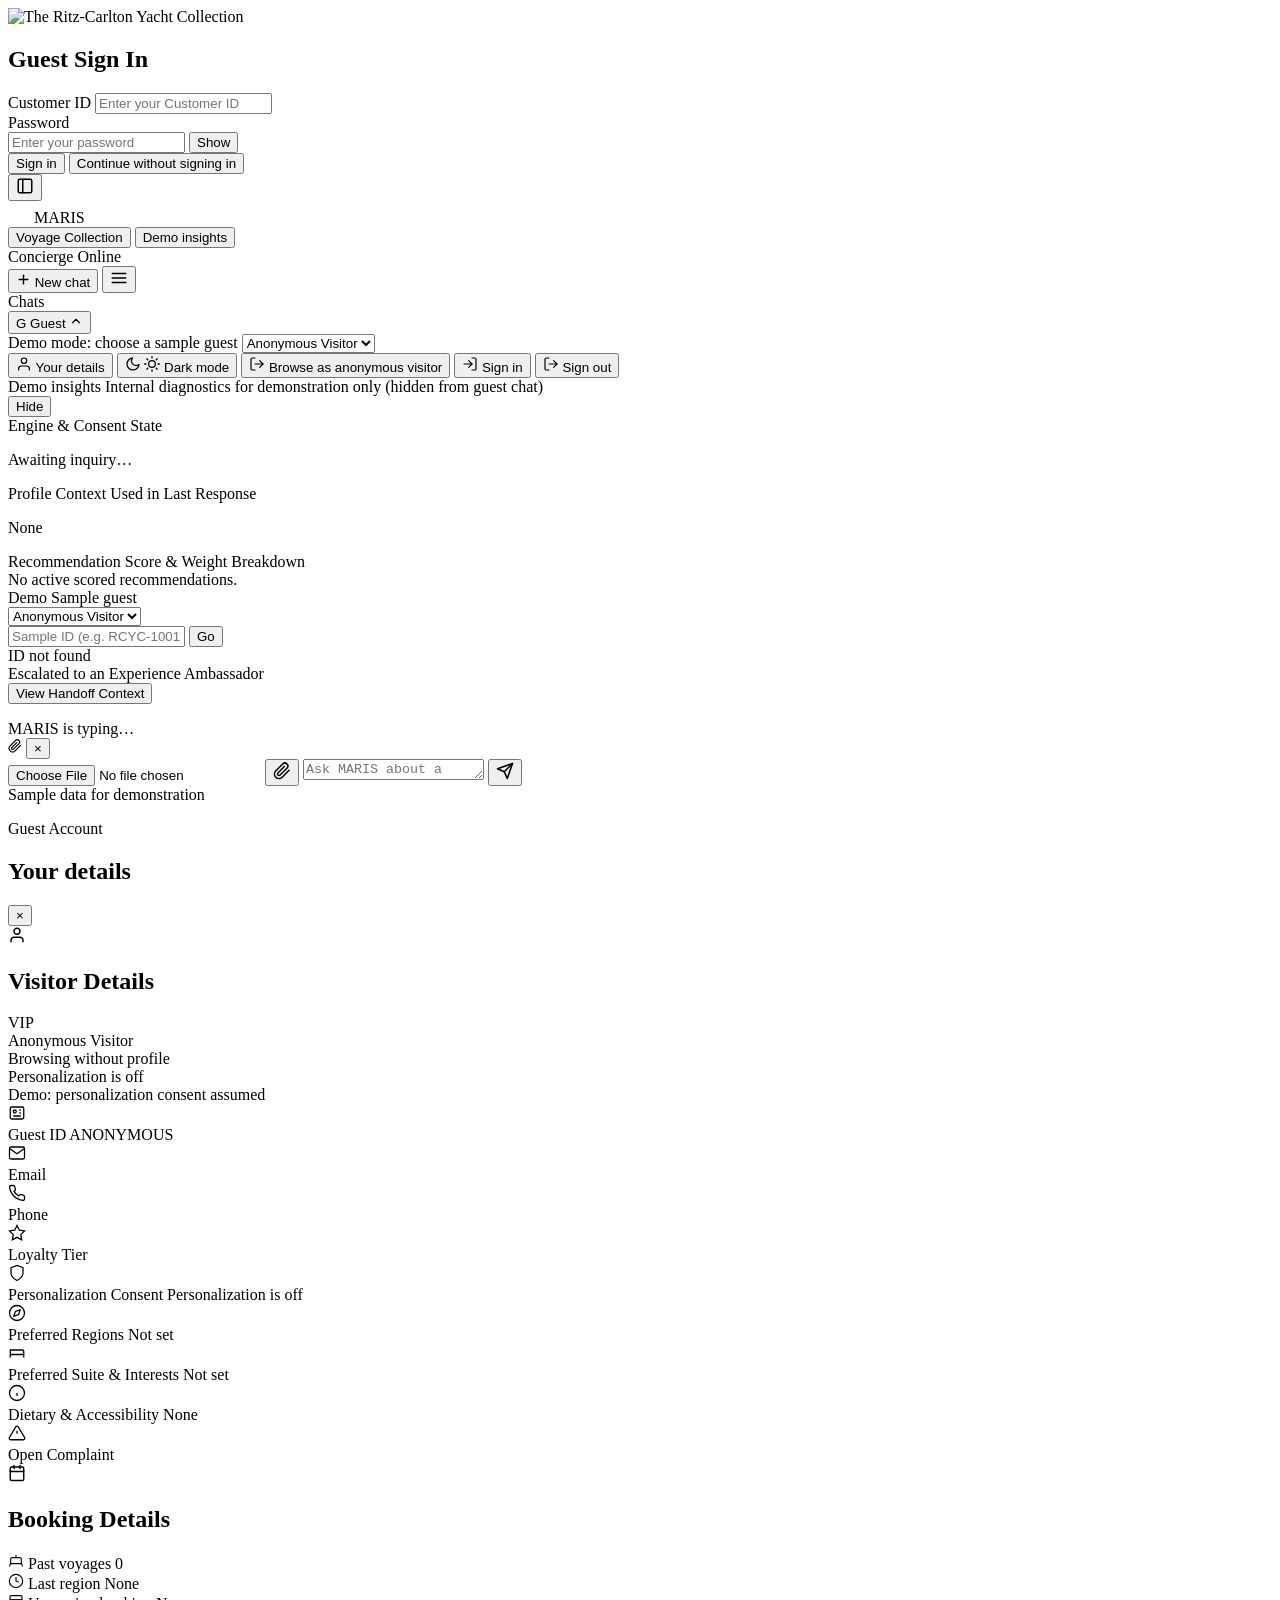
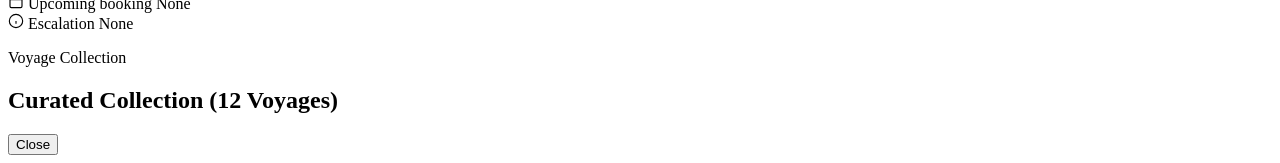
==== commit 91bd8ad7: "feat: implement card focus intent and attachments - Introduce `card_focus` intent logic for personal" ====
--- a/frontend/index.html
+++ b/frontend/index.html
@@ -2,7 +2,7 @@
 <html lang="en">
 <head>
   <meta charset="UTF-8" />
-  <meta name="viewport" content="width=device-width, initial-scale=1.0" />
+  <meta name="viewport" content="width=device-width, initial-scale=1.0, viewport-fit=cover" />
   <title>MARIS · The Ritz-Carlton Yacht Collection Guest Concierge</title>
   <meta name="description" content="MARIS Personal Yacht Concierge for The Ritz-Carlton Yacht Collection." />
   <link rel="preconnect" href="https://fonts.googleapis.com" />
@@ -35,516 +35,518 @@
 </head>
 <body>
   <div class="app-shell">
-  <!-- Top Navy Header -->
-  <header class="topbar">
-    <div class="topbar-brand-group">
-      <button
-        type="button"
-        id="sidebarToggleBtn"
-        class="burger-btn hidden"
-        aria-label="Toggle conversation history"
-        aria-expanded="true"
-        aria-controls="historySidebar"
-      >
-        <svg width="20" height="20" viewBox="0 0 24 24" fill="none" stroke="currentColor" stroke-width="2" stroke-linecap="round" stroke-linejoin="round" aria-hidden="true">
-          <line x1="3" y1="6" x2="21" y2="6"/>
-          <line x1="3" y1="12" x2="21" y2="12"/>
-          <line x1="3" y1="18" x2="21" y2="18"/>
-        </svg>
-      </button>
-
-      <div class="rcyc-brand">
-        <img
-          src="/static/assets/rcyc-logo.png"
-          alt="The Ritz-Carlton Yacht Collection"
-          class="rcyc-logo rcyc-logo-header"
-        />
+    <!-- Informatica Guest Sign-In View (shown when DATA_PROVIDER_MODE=informatica and unauthenticated) -->
+    <section id="infaLoginView" class="login-stage hidden" aria-label="Guest Sign In">
+      <div class="login-card">
+        <div class="login-card-head">
+          <img
+            src="/static/assets/rcyc-logo.png"
+            alt="The Ritz-Carlton Yacht Collection"
+            class="rcyc-logo rcyc-logo-login"
+          />
+          <div>
+            <h1 class="login-title">Guest Sign In</h1>
+          </div>
+        </div>
+        <div class="gold-hairline"></div>
+        <form id="infaLoginForm" class="login-form" autocomplete="off">
+          <div class="login-field">
+            <label for="loginCustomerId" class="login-label">Customer ID</label>
+            <input
+              id="loginCustomerId"
+              name="customer_id"
+              type="text"
+              inputmode="numeric"
+              class="login-input mono"
+              placeholder="Enter your Customer ID"
+              required
+            />
+          </div>
+          <div class="login-field">
+            <label for="loginPassword" class="login-label">Password</label>
+            <div class="login-password-wrap">
+              <input
+                id="loginPassword"
+                name="password"
+                type="password"
+                class="login-input login-password-input"
+                placeholder="Enter your password"
+                required
+              />
+              <button
+                type="button"
+                id="togglePasswordBtn"
+                class="password-toggle-btn"
+                aria-label="Show password"
+                aria-pressed="false"
+              >
+                Show
+              </button>
+            </div>
+          </div>
+          <div id="loginError" class="login-error hidden" role="alert"></div>
+          <button type="submit" id="loginSubmitBtn" class="login-submit-btn">Sign in</button>
+          <button type="button" id="continueVisitorBtn" class="login-secondary-btn">Continue without signing in</button>
+        </form>
       </div>
-
-      <span class="topbar-divider" aria-hidden="true"></span>
-
-      <div class="maris-brand">
-        <svg class="maris-sail-icon" viewBox="0 0 36 36" fill="none" aria-hidden="true">
-          <path d="M18 5L29 24H18V5Z" fill="#C9A255"/>
-          <path d="M16 9L8 24H16V9Z" fill="#C9A255" fill-opacity="0.82"/>
-          <path d="M5 26.5H31L27.5 30.5H8.5L5 26.5Z" fill="#C9A255"/>
-        </svg>
-        <div class="maris-brand-text">
-          <span class="maris-title">MARIS</span>
-          <span class="maris-subtitle">Your Personal Yacht Concierge</span>
-        </div>
-      </div>
-    </div>
-
-    <div class="topbar-right">
-      <button type="button" id="catalogTriggerBtn" class="topbar-link-btn hidden">
-        Voyage Collection
-      </button>
-
-      <button
-        type="button"
-        id="demoInsightsToggleBtn"
-        class="topbar-link-btn hidden"
-        aria-expanded="false"
-        aria-controls="demoInsightsDrawer"
-      >
-        Demo insights
-      </button>
-
-      <div class="concierge-status" id="conciergeStatusIndicator">
-        <span class="status-dot" aria-hidden="true"></span>
-        <span id="conciergeStatusText">Concierge Online</span>
-      </div>
-
-      <span id="topbarAccountDivider" class="topbar-divider" aria-hidden="true"></span>
-
-      <button
-        type="button"
-        id="themeToggleBtn"
-        class="theme-toggle-btn"
-        aria-label="Switch to dark mode"
-        title="Switch to dark mode"
-      >
-        <svg id="themeIconMoon" width="18" height="18" viewBox="0 0 24 24" fill="none" stroke="currentColor" stroke-width="1.9" stroke-linecap="round" stroke-linejoin="round" aria-hidden="true">
-          <path d="M21 12.79A9 9 0 1 1 11.21 3 7 7 0 0 0 21 12.79z"/>
-        </svg>
-        <svg id="themeIconSun" class="hidden" width="18" height="18" viewBox="0 0 24 24" fill="none" stroke="currentColor" stroke-width="1.9" stroke-linecap="round" stroke-linejoin="round" aria-hidden="true">
-          <circle cx="12" cy="12" r="5"/>
-          <line x1="12" y1="1" x2="12" y2="3"/>
-          <line x1="12" y1="21" x2="12" y2="23"/>
-          <line x1="4.22" y1="4.22" x2="5.64" y2="5.64"/>
-          <line x1="18.36" y1="18.36" x2="19.78" y2="19.78"/>
-          <line x1="1" y1="12" x2="3" y2="12"/>
-          <line x1="21" y1="12" x2="23" y2="12"/>
-          <line x1="4.22" y1="19.78" x2="5.64" y2="18.36"/>
-          <line x1="18.36" y1="5.64" x2="19.78" y2="4.22"/>
-        </svg>
-      </button>
-
-      <div class="account-menu-wrap">
-        <button
-          type="button"
-          id="accountMenuBtn"
-          class="account-trigger hidden"
-          aria-expanded="false"
-          aria-haspopup="true"
-        >
-          <span id="headerGreeting">Welcome</span>
-          <svg width="14" height="14" viewBox="0 0 24 24" fill="none" stroke="currentColor" stroke-width="2.2" stroke-linecap="round" stroke-linejoin="round" aria-hidden="true">
-            <polyline points="6 9 12 15 18 9"></polyline>
-          </svg>
-        </button>
-
-        <div id="accountPopover" class="account-popover hidden" role="menu">
-          <div id="guestPickerSection" class="popover-section hidden">
-            <label for="guestSelect" class="popover-label">Demo mode: choose a sample guest</label>
-            <select id="guestSelect" class="popover-select" aria-label="Demo mode: choose a sample guest">
+    </section>
+
+    <!-- ChatGPT-Style App Shell: Separate Full-Width Top Bar + Left Sidebar + Centered Main Chat Area -->
+    <main id="workspaceMain" class="workspace hidden">
+      <header id="appTopbar" class="app-topbar" aria-label="MARIS header">
+        <div class="app-topbar-left">
+          <button
+            type="button"
+            id="openSidebarBtn"
+            class="open-sidebar-btn hidden"
+            aria-label="Open sidebar"
+            aria-expanded="false"
+            aria-controls="historySidebar"
+            title="Open sidebar"
+          >
+            <svg width="18" height="18" viewBox="0 0 24 24" fill="none" stroke="currentColor" stroke-width="2" stroke-linecap="round" stroke-linejoin="round" aria-hidden="true">
+              <rect x="3" y="3" width="18" height="18" rx="2" ry="2"/>
+              <line x1="9" y1="3" x2="9" y2="21"/>
+            </svg>
+          </button>
+          <div class="topbar-brand">
+            <svg class="maris-topbar-mark" width="22" height="22" viewBox="0 0 36 36" fill="none" aria-hidden="true">
+              <path d="M18 5L29 24H18V5Z" fill="var(--gold)"/>
+              <path d="M16 9L8 24H16V9Z" fill="var(--gold)" fill-opacity="0.82"/>
+              <path d="M5 26.5H31L27.5 30.5H8.5L5 26.5Z" fill="var(--gold)"/>
+            </svg>
+            <span class="topbar-brand-wordmark">MARIS</span>
+          </div>
+        </div>
+
+        <div class="app-topbar-right">
+          <button type="button" id="catalogTriggerBtn" class="topbar-chip-btn hidden">
+            Voyage Collection
+          </button>
+          <button
+            type="button"
+            id="demoInsightsToggleBtn"
+            class="topbar-chip-btn hidden"
+            aria-expanded="false"
+            aria-controls="demoInsightsDrawer"
+          >
+            Demo insights
+          </button>
+          <div class="concierge-status topbar-status-chip" id="conciergeStatusIndicator">
+            <span class="status-dot" aria-hidden="true"></span>
+            <span id="conciergeStatusText">Concierge Online</span>
+          </div>
+        </div>
+      </header>
+
+      <div class="workspace-body">
+        <div id="historyDrawerBackdrop" class="history-drawer-backdrop hidden" aria-hidden="true"></div>
+
+        <!-- Left Sidebar (the ONLY navigation) -->
+        <aside id="historySidebar" class="history-sidebar" aria-label="MARIS navigation">
+          <div class="sidebar-top-actions">
+            <button type="button" id="newConversationBtn" class="new-conv-btn">
+              <svg width="15" height="15" viewBox="0 0 24 24" fill="none" stroke="currentColor" stroke-width="2.2" stroke-linecap="round" stroke-linejoin="round" aria-hidden="true">
+                <line x1="12" y1="5" x2="12" y2="19"/>
+                <line x1="5" y1="12" x2="19" y2="12"/>
+              </svg>
+              <span>New chat</span>
+            </button>
+            <button
+              type="button"
+              id="sidebarToggleBtn"
+              class="burger-btn"
+              aria-label="Collapse sidebar"
+              aria-expanded="true"
+              aria-controls="historySidebar"
+              title="Collapse sidebar"
+            >
+              <svg width="18" height="18" viewBox="0 0 24 24" fill="none" stroke="currentColor" stroke-width="2" stroke-linecap="round" stroke-linejoin="round" aria-hidden="true">
+                <line x1="3" y1="6" x2="21" y2="6"/>
+                <line x1="3" y1="12" x2="21" y2="12"/>
+                <line x1="3" y1="18" x2="21" y2="18"/>
+              </svg>
+            </button>
+          </div>
+
+          <div class="history-section-label">Chats</div>
+          <div id="historyList" class="history-list" role="list"></div>
+
+          <!-- Bottom-left Guest Profile Row & Popover Menu -->
+          <div class="sidebar-footer">
+            <div class="account-menu-wrap sidebar-account-wrap">
+              <button
+                type="button"
+                id="accountMenuBtn"
+                class="sidebar-profile-btn"
+                aria-expanded="false"
+                aria-haspopup="true"
+              >
+                <span id="sidebarProfileAvatar" class="sidebar-profile-avatar" aria-hidden="true">G</span>
+                <span id="sidebarProfileName" class="sidebar-profile-name">Guest</span>
+                <svg class="sidebar-profile-chevron" width="14" height="14" viewBox="0 0 24 24" fill="none" stroke="currentColor" stroke-width="2" stroke-linecap="round" stroke-linejoin="round" aria-hidden="true">
+                  <polyline points="18 15 12 9 6 15"></polyline>
+                </svg>
+              </button>
+
+              <div id="accountPopover" class="account-popover hidden" role="menu">
+                <div id="guestPickerSection" class="popover-section hidden">
+                  <label for="guestSelect" class="popover-label">Demo mode: choose a sample guest</label>
+                  <select id="guestSelect" class="popover-select" aria-label="Demo mode: choose a sample guest">
+                    <option value="ANONYMOUS">Anonymous Visitor</option>
+                  </select>
+                </div>
+                <div id="guestPickerDivider" class="popover-divider hidden"></div>
+
+                <button type="button" id="popoverMyProfileBtn" class="popover-action-item" role="menuitem">
+                  <svg width="16" height="16" viewBox="0 0 24 24" fill="none" stroke="currentColor" stroke-width="1.8" stroke-linecap="round" stroke-linejoin="round" aria-hidden="true"><path d="M20 21v-2a4 4 0 0 0-4-4H8a4 4 0 0 0-4 4v2"/><circle cx="12" cy="7" r="4"/></svg>
+                  <span>Your details</span>
+                </button>
+
+                <button
+                  type="button"
+                  id="themeToggleBtn"
+                  class="popover-action-item"
+                  role="menuitem"
+                  aria-label="Switch to dark mode"
+                  title="Switch to dark mode"
+                >
+                  <svg id="themeIconMoon" width="16" height="16" viewBox="0 0 24 24" fill="none" stroke="currentColor" stroke-width="1.9" stroke-linecap="round" stroke-linejoin="round" aria-hidden="true">
+                    <path d="M21 12.79A9 9 0 1 1 11.21 3 7 7 0 0 0 21 12.79z"/>
+                  </svg>
+                  <svg id="themeIconSun" class="hidden" width="16" height="16" viewBox="0 0 24 24" fill="none" stroke="currentColor" stroke-width="1.9" stroke-linecap="round" stroke-linejoin="round" aria-hidden="true">
+                    <circle cx="12" cy="12" r="5"/>
+                    <line x1="12" y1="1" x2="12" y2="3"/>
+                    <line x1="12" y1="21" x2="12" y2="23"/>
+                    <line x1="4.22" y1="4.22" x2="5.64" y2="5.64"/>
+                    <line x1="18.36" y1="18.36" x2="19.78" y2="19.78"/>
+                    <line x1="1" y1="12" x2="3" y2="12"/>
+                    <line x1="21" y1="12" x2="23" y2="12"/>
+                    <line x1="4.22" y1="19.78" x2="5.64" y2="18.36"/>
+                    <line x1="18.36" y1="5.64" x2="19.78" y2="4.22"/>
+                  </svg>
+                  <span id="themeToggleLabel">Dark mode</span>
+                </button>
+
+                <button type="button" id="popoverSwitchAnonBtn" class="popover-action-item hidden" role="menuitem">
+                  <svg width="16" height="16" viewBox="0 0 24 24" fill="none" stroke="currentColor" stroke-width="1.8" stroke-linecap="round" stroke-linejoin="round" aria-hidden="true"><path d="M9 21H5a2 2 0 0 1-2-2V5a2 2 0 0 1 2-2h4"/><polyline points="16 17 21 12 16 7"/><line x1="21" y1="12" x2="9" y2="12"/></svg>
+                  <span>Browse as anonymous visitor</span>
+                </button>
+
+                <button type="button" id="popoverVisitorSignInBtn" class="popover-action-item hidden" role="menuitem">
+                  <svg width="16" height="16" viewBox="0 0 24 24" fill="none" stroke="currentColor" stroke-width="1.8" stroke-linecap="round" stroke-linejoin="round" aria-hidden="true"><path d="M15 3h4a2 2 0 0 1 2 2v14a2 2 0 0 1-2 2h-4"/><polyline points="10 17 15 12 10 7"/><line x1="15" y1="12" x2="3" y2="12"/></svg>
+                  <span>Sign in</span>
+                </button>
+
+                <button type="button" id="popoverLogoutBtn" class="popover-action-item hidden" role="menuitem">
+                  <svg width="16" height="16" viewBox="0 0 24 24" fill="none" stroke="currentColor" stroke-width="1.8" stroke-linecap="round" stroke-linejoin="round" aria-hidden="true"><path d="M9 21H5a2 2 0 0 1-2-2V5a2 2 0 0 1 2-2h4"/><polyline points="16 17 21 12 16 7"/><line x1="21" y1="12" x2="9" y2="12"/></svg>
+                  <span>Sign out</span>
+                </button>
+              </div>
+            </div>
+          </div>
+        </aside>
+
+        <!-- Main Chat Area -->
+        <section id="concierge" class="chat-card" aria-label="Concierge Chat">
+
+        <!-- Collapsible Demo Insights Drawer (Mock mode only, collapsed by default) -->
+        <section id="demoInsightsDrawer" class="demo-insights-bar hidden" aria-label="Demo insights">
+          <div class="demo-insights-inner">
+            <div class="demo-insights-head">
+              <div>
+                <span class="demo-insights-title">Demo insights</span>
+                <span class="demo-insights-sub">Internal diagnostics for demonstration only (hidden from guest chat)</span>
+              </div>
+              <button type="button" id="closeDemoInsightsBtn" class="demo-insights-close">Hide</button>
+            </div>
+            <div class="demo-insights-grid">
+              <div class="insight-box">
+                <span class="insight-label">Engine &amp; Consent State</span>
+                <p id="insightEngineText" class="insight-value">Awaiting inquiry…</p>
+              </div>
+              <div class="insight-box">
+                <span class="insight-label">Profile Context Used in Last Response</span>
+                <p id="usedFieldsList" class="insight-value mono">None</p>
+              </div>
+              <div class="insight-box insight-box-wide">
+                <span class="insight-label">Recommendation Score &amp; Weight Breakdown</span>
+                <div id="insightScoreBreakdown" class="insight-scores">No active scored recommendations.</div>
+              </div>
+            </div>
+          </div>
+        </section>
+
+        <!-- Demo Mode Picker & Sample ID Strip (Mock mode only) -->
+        <div id="chatIdentityStrip" class="chat-identity-strip hidden">
+          <div class="identity-strip-left">
+            <span class="today-pill">Demo</span>
+            <label for="inlineGuestSelect" class="demo-picker-label">Sample guest</label>
+          </div>
+          <div class="identity-strip-controls">
+            <select id="inlineGuestSelect" class="inline-select" aria-label="Demo mode: choose a sample guest">
               <option value="ANONYMOUS">Anonymous Visitor</option>
             </select>
-          </div>
-          <div id="guestPickerDivider" class="popover-divider hidden"></div>
-          <button type="button" id="popoverMyProfileBtn" class="popover-action-item" role="menuitem">
-            <svg width="16" height="16" viewBox="0 0 24 24" fill="none" stroke="currentColor" stroke-width="1.8" stroke-linecap="round" stroke-linejoin="round"><path d="M20 21v-2a4 4 0 0 0-4-4H8a4 4 0 0 0-4 4v2"/><circle cx="12" cy="7" r="4"/></svg>
-            <span>Your details</span>
-          </button>
-          <button type="button" id="popoverSwitchAnonBtn" class="popover-action-item hidden" role="menuitem">
-            <svg width="16" height="16" viewBox="0 0 24 24" fill="none" stroke="currentColor" stroke-width="1.8" stroke-linecap="round" stroke-linejoin="round"><path d="M9 21H5a2 2 0 0 1-2-2V5a2 2 0 0 1 2-2h4"/><polyline points="16 17 21 12 16 7"/><line x1="21" y1="12" x2="9" y2="12"/></svg>
-            <span>Browse as anonymous visitor</span>
-          </button>
-          <button type="button" id="popoverVisitorSignInBtn" class="popover-action-item hidden" role="menuitem">
-            <svg width="16" height="16" viewBox="0 0 24 24" fill="none" stroke="currentColor" stroke-width="1.8" stroke-linecap="round" stroke-linejoin="round"><path d="M15 3h4a2 2 0 0 1 2 2v14a2 2 0 0 1-2 2h-4"/><polyline points="10 17 15 12 10 7"/><line x1="15" y1="12" x2="3" y2="12"/></svg>
-            <span>Sign in</span>
-          </button>
-          <button type="button" id="popoverLogoutBtn" class="popover-action-item hidden" role="menuitem">
-            <svg width="16" height="16" viewBox="0 0 24 24" fill="none" stroke="currentColor" stroke-width="1.8" stroke-linecap="round" stroke-linejoin="round"><path d="M9 21H5a2 2 0 0 1-2-2V5a2 2 0 0 1 2-2h4"/><polyline points="16 17 21 12 16 7"/><line x1="21" y1="12" x2="9" y2="12"/></svg>
-            <span>Sign out</span>
-          </button>
-        </div>
-      </div>
-    </div>
-  </header>
-
-  <!-- Collapsible Demo Insights Drawer (Collapsed by default) -->
-  <section id="demoInsightsDrawer" class="demo-insights-bar hidden" aria-label="Demo insights">
-    <div class="demo-insights-inner">
-      <div class="demo-insights-head">
-        <div>
-          <span class="demo-insights-title">Demo insights</span>
-          <span class="demo-insights-sub">Internal diagnostics for demonstration only (hidden from guest chat)</span>
-        </div>
-        <button type="button" id="closeDemoInsightsBtn" class="demo-insights-close">Hide</button>
-      </div>
-      <div class="demo-insights-grid">
-        <div class="insight-box">
-          <span class="insight-label">Engine &amp; Consent State</span>
-          <p id="insightEngineText" class="insight-value">Awaiting inquiry…</p>
-        </div>
-        <div class="insight-box">
-          <span class="insight-label">Profile Context Used in Last Response</span>
-          <p id="usedFieldsList" class="insight-value mono">None</p>
-        </div>
-        <div class="insight-box insight-box-wide">
-          <span class="insight-label">Recommendation Score &amp; Weight Breakdown</span>
-          <div id="insightScoreBreakdown" class="insight-scores">No active scored recommendations.</div>
-        </div>
-      </div>
-    </div>
-  </section>
-
-  <!-- Informatica Guest Sign-In View (shown only when DATA_PROVIDER_MODE=informatica and unauthenticated) -->
-  <section id="infaLoginView" class="login-stage hidden" aria-label="Guest Sign In">
-    <div class="login-card">
-      <div class="login-card-head">
-        <img
-          src="/static/assets/rcyc-logo.png"
-          alt="The Ritz-Carlton Yacht Collection"
-          class="rcyc-logo rcyc-logo-login"
-        />
-        <div>
-          <h1 class="login-title">Guest Sign In</h1>
-        </div>
-      </div>
-      <div class="gold-hairline"></div>
-      <form id="infaLoginForm" class="login-form" autocomplete="off">
-        <div class="login-field">
-          <label for="loginCustomerId" class="login-label">Customer ID</label>
-          <input
-            id="loginCustomerId"
-            name="customer_id"
-            type="text"
-            inputmode="numeric"
-            class="login-input mono"
-            placeholder="Enter your Customer ID"
-            required
-          />
-        </div>
-        <div class="login-field">
-          <label for="loginPassword" class="login-label">Password</label>
-          <div class="login-password-wrap">
+            <form id="inlineLookupForm" class="inline-lookup" autocomplete="off">
+              <input
+                id="inlineRcycInput"
+                type="text"
+                class="inline-rcyc-input"
+                placeholder="Sample ID (e.g. RCYC-1001)"
+                aria-label="Enter sample guest ID"
+              />
+              <button type="submit" class="inline-verify-btn">Go</button>
+            </form>
+            <span id="idLookupFeedback" class="id-feedback hidden" role="status">ID not found</span>
+          </div>
+        </div>
+
+        <!-- Escalation Notification Banner -->
+        <div id="escalationBanner" class="escalation-banner hidden" role="status" aria-live="polite">
+          <div class="escalation-banner-top">
+            <div class="escalation-title-row">
+              <span class="escalation-badge">Escalated to an Experience Ambassador</span>
+            </div>
+            <button type="button" id="toggleContextPacketBtn" class="btn-link">View Handoff Context</button>
+          </div>
+          <p id="escalationReasonText" class="escalation-reason"></p>
+          <p id="escalationNoteText" class="escalation-sim-note"></p>
+          <pre id="escalationPacketPre" class="context-packet hidden"></pre>
+        </div>
+
+        <!-- Centered Conversation Stream -->
+        <div id="chatMessages" class="chat-messages" aria-live="polite" aria-relevant="additions"></div>
+
+        <!-- Typing Indicator -->
+        <div id="typingIndicator" class="typing-indicator is-idle" aria-live="polite" aria-hidden="true">
+          <span class="typing-dots" aria-hidden="true"><span></span><span></span><span></span></span>
+          <span>MARIS is typing…</span>
+        </div>
+
+        <!-- Bottom Centered Composer Stack -->
+        <div class="composer-region">
+          <div id="quickPrompts" class="quick-prompts is-chips-hidden" aria-label="Suggested inquiries" aria-hidden="true"></div>
+
+          <div id="attachmentChipWrap" class="attachment-chip-wrap hidden">
+            <div class="attachment-chip">
+              <svg width="14" height="14" viewBox="0 0 24 24" fill="none" stroke="currentColor" stroke-width="2" stroke-linecap="round" stroke-linejoin="round" aria-hidden="true">
+                <path d="M21.44 11.05l-9.19 9.19a6 6 0 0 1-8.49-8.49l9.19-9.19a4 4 0 0 1 5.66 5.66l-9.2 9.19a2 2 0 0 1-2.83-2.83l8.49-8.48"/>
+              </svg>
+              <span id="attachmentFileName" class="attachment-file-name"></span>
+              <span id="attachmentFileSize" class="attachment-file-size"></span>
+              <button type="button" id="removeAttachmentBtn" class="attachment-remove-btn" aria-label="Remove attached file" title="Remove attached file">&times;</button>
+            </div>
+          </div>
+
+          <div id="attachmentError" class="attachment-error hidden" role="alert"></div>
+
+          <form id="chatForm" class="composer-bar" autocomplete="off">
             <input
-              id="loginPassword"
-              name="password"
-              type="password"
-              class="login-input login-password-input"
-              placeholder="Enter your password"
-              required
+              type="file"
+              id="fileAttachInput"
+              class="hidden"
+              accept=".pdf,.txt,.png,.jpg,.jpeg,.webp"
+              aria-hidden="true"
             />
             <button
               type="button"
-              id="togglePasswordBtn"
-              class="password-toggle-btn"
-              aria-label="Show password"
-              aria-pressed="false"
+              id="attachFileBtn"
+              class="attach-btn"
+              aria-label="Attach file"
+              title="Attach PDF, TXT, PNG, JPG, or WEBP (max 10 MB)"
             >
-              Show
+              <svg width="18" height="18" viewBox="0 0 24 24" fill="none" stroke="currentColor" stroke-width="2" stroke-linecap="round" stroke-linejoin="round" aria-hidden="true">
+                <path d="M21.44 11.05l-9.19 9.19a6 6 0 0 1-8.49-8.49l9.19-9.19a4 4 0 0 1 5.66 5.66l-9.2 9.19a2 2 0 0 1-2.83-2.83l8.49-8.48"/>
+              </svg>
             </button>
-          </div>
-        </div>
-        <div id="loginError" class="login-error hidden" role="alert"></div>
-        <button type="submit" id="loginSubmitBtn" class="login-submit-btn">Sign in</button>
-        <button type="button" id="continueVisitorBtn" class="login-secondary-btn">Continue without signing in</button>
-      </form>
-    </div>
-  </section>
-
-  <!-- Main Three-Column Workspace -->
-  <main id="workspaceMain" class="workspace hidden">
-    <!-- Left Column: Conversation History Sidebar (Collapsible drawer on mobile) -->
-    <div id="historyDrawerBackdrop" class="history-drawer-backdrop hidden" aria-hidden="true"></div>
-    <aside id="historySidebar" class="history-sidebar" aria-label="Conversation history">
-      <div class="history-sidebar-head">
-        <span class="history-sidebar-title">Conversations</span>
-        <button
-          type="button"
-          id="closeHistoryDrawerBtn"
-          class="history-close-btn"
-          aria-label="Close conversation history"
-        >
-          &times;
-        </button>
+            <textarea
+              id="messageInput"
+              rows="1"
+              class="composer-input"
+              placeholder="Ask MARIS about a voyage, dining, preferences, or onboard experience..."
+              aria-label="Ask MARIS"
+            ></textarea>
+            <button type="submit" id="sendBtn" class="send-btn" aria-label="Send message">
+              <svg width="18" height="18" viewBox="0 0 24 24" fill="none" stroke="currentColor" stroke-width="2.1" stroke-linecap="round" stroke-linejoin="round" aria-hidden="true">
+                <line x1="22" y1="2" x2="11" y2="13"></line>
+                <polygon points="22 2 15 22 11 13 2 9 22 2"></polygon>
+              </svg>
+            </button>
+          </form>
+
+          <footer id="demoFooter" class="demo-footer hidden">
+            <span>Sample data for demonstration</span>
+          </footer>
+        </div>
+        </section>
       </div>
-      <button type="button" id="newConversationBtn" class="new-conv-btn">
-        <svg width="14" height="14" viewBox="0 0 24 24" fill="none" stroke="currentColor" stroke-width="2" stroke-linecap="round" stroke-linejoin="round" aria-hidden="true"><line x1="12" y1="5" x2="12" y2="19"/><line x1="5" y1="12" x2="19" y2="12"/></svg>
-        <span>New chat</span>
-      </button>
-      <div id="historyList" class="history-list" role="list"></div>
+    </main>
+
+    <!-- Right-side Your Details Drawer -->
+    <div id="dataDrawerBackdrop" class="data-drawer-backdrop hidden" aria-hidden="true"></div>
+    <aside id="dataDrawer" class="right-drawer hidden" aria-label="Your details">
+      <div class="right-drawer-head">
+        <div>
+          <p class="modal-eyebrow">Guest Account</p>
+          <h2 class="modal-title">Your details</h2>
+        </div>
+        <button type="button" id="closeDataDrawerBtn" class="modal-close-icon-btn" aria-label="Close Your details">&times;</button>
+      </div>
+      <div class="right-drawer-body">
+        <div id="guest-profile-panel" class="sidebar-stack" aria-label="Your details">
+          <!-- Card 1: Guest Details -->
+          <section class="side-card">
+            <div class="side-card-head">
+              <span class="gold-circle-icon" aria-hidden="true">
+                <svg width="18" height="18" viewBox="0 0 24 24" fill="none" stroke="currentColor" stroke-width="1.9" stroke-linecap="round" stroke-linejoin="round"><path d="M20 21v-2a4 4 0 0 0-4-4H8a4 4 0 0 0-4 4v2"/><circle cx="12" cy="7" r="4"/></svg>
+              </span>
+              <div class="side-card-title-wrap">
+                <h2 id="profileKicker" class="side-card-title">Visitor Details</h2>
+                <span id="vipBadge" class="vip-chip hidden">VIP</span>
+              </div>
+            </div>
+
+            <div id="guestHeroRow" class="guest-hero-row">
+              <div id="profileName" class="guest-hero-name">Anonymous Visitor</div>
+              <div id="profileStatusSubtitle" class="guest-hero-sub">Browsing without profile</div>
+            </div>
+
+            <div class="gold-hairline"></div>
+
+            <div id="consentOffNotice" class="consent-off-banner hidden">
+              Personalization is off
+            </div>
+
+            <div id="demoConsentNotice" class="demo-consent-notice hidden">
+              Demo: personalization consent assumed
+            </div>
+
+            <div class="detail-list">
+              <div id="rowCustomerId" class="detail-item">
+                <svg class="detail-icon" width="18" height="18" viewBox="0 0 24 24" fill="none" stroke="currentColor" stroke-width="1.7"><rect x="3" y="4" width="18" height="16" rx="2"/><circle cx="9" cy="10" r="2"/><path d="M15 8h2M15 12h2M7 16h10"/></svg>
+                <div class="detail-copy">
+                  <span id="profileIdLabel" class="detail-label">Guest ID</span>
+                  <span id="profileRcycId" class="detail-value mono">ANONYMOUS</span>
+                </div>
+              </div>
+
+              <div class="detail-item hidden" id="rowInfaEmail">
+                <svg class="detail-icon" width="18" height="18" viewBox="0 0 24 24" fill="none" stroke="currentColor" stroke-width="1.7"><path d="M4 4h16c1.1 0 2 .9 2 2v12c0 1.1-.9 2-2 2H4c-1.1 0-2-.9-2-2V6c0-1.1.9-2 2-2z"/><polyline points="22,6 12,13 2,6"/></svg>
+                <div class="detail-copy">
+                  <span class="detail-label">Email</span>
+                  <span id="attrInfaEmail" class="detail-value"></span>
+                </div>
+              </div>
+
+              <div class="detail-item hidden" id="rowInfaPhone">
+                <svg class="detail-icon" width="18" height="18" viewBox="0 0 24 24" fill="none" stroke="currentColor" stroke-width="1.7"><path d="M22 16.92v3a2 2 0 0 1-2.18 2 19.79 19.79 0 0 1-8.63-3.07 19.5 19.5 0 0 1-6-6 19.79 19.79 0 0 1-3.07-8.67A2 2 0 0 1 4.11 2h3a2 2 0 0 1 2 1.72 12.84 12.84 0 0 0 .7 2.81 2 2 0 0 1-.45 2.11L8.09 9.91a16 16 0 0 0 6 6l1.27-1.27a2 2 0 0 1 2.11-.45 12.84 12.84 0 0 0 2.81.7A2 2 0 0 1 22 16.92z"/></svg>
+                <div class="detail-copy">
+                  <span class="detail-label">Phone</span>
+                  <span id="attrInfaPhone" class="detail-value"></span>
+                </div>
+              </div>
+
+              <div class="detail-item hidden" id="rowInfaLoyalty">
+                <svg class="detail-icon" width="18" height="18" viewBox="0 0 24 24" fill="none" stroke="currentColor" stroke-width="1.7"><polygon points="12 2 15.09 8.26 22 9.27 17 14.14 18.18 21.02 12 17.77 5.82 21.02 7 14.14 2 9.27 8.91 8.26 12 2"/></svg>
+                <div class="detail-copy">
+                  <span class="detail-label">Loyalty Tier</span>
+                  <span id="attrInfaLoyalty" class="detail-value"></span>
+                </div>
+              </div>
+
+              <div class="detail-item" id="rowConsent">
+                <svg class="detail-icon" width="18" height="18" viewBox="0 0 24 24" fill="none" stroke="currentColor" stroke-width="1.7"><path d="M12 22s8-4 8-10V5l-8-3-8 3v7c0 6 8 10 8 10z"/></svg>
+                <div class="detail-copy">
+                  <span class="detail-label">Personalization Consent</span>
+                  <span id="attrConsent" class="detail-value">Personalization is off</span>
+                </div>
+              </div>
+
+              <div class="detail-item" id="rowPreferredRegions">
+                <svg class="detail-icon" width="18" height="18" viewBox="0 0 24 24" fill="none" stroke="currentColor" stroke-width="1.7"><circle cx="12" cy="12" r="10"/><polygon points="16.24 7.76 14.12 14.12 7.76 16.24 9.88 9.88 16.24 7.76"/></svg>
+                <div class="detail-copy">
+                  <span class="detail-label">Preferred Regions</span>
+                  <span id="attrPreferredRegions" class="detail-value">Not set</span>
+                </div>
+              </div>
+
+              <div class="detail-item" id="rowSuiteAncillary">
+                <svg class="detail-icon" width="18" height="18" viewBox="0 0 24 24" fill="none" stroke="currentColor" stroke-width="1.7"><path d="M3 7v11m0-4h18m0 4v-8a2 2 0 0 0-2-2H5a2 2 0 0 0-2 2"/></svg>
+                <div class="detail-copy">
+                  <span class="detail-label">Preferred Suite &amp; Interests</span>
+                  <span id="attrSuiteAncillary" class="detail-value">Not set</span>
+                </div>
+              </div>
+
+              <div id="specialNotesRow" class="detail-item hidden">
+                <svg class="detail-icon" width="18" height="18" viewBox="0 0 24 24" fill="none" stroke="currentColor" stroke-width="1.7"><circle cx="12" cy="12" r="10"/><line x1="12" y1="16" x2="12" y2="12"/><line x1="12" y1="8" x2="12.01" y2="8"/></svg>
+                <div class="detail-copy">
+                  <span class="detail-label">Dietary &amp; Accessibility</span>
+                  <span id="attrSpecialNotes" class="detail-value">None</span>
+                </div>
+              </div>
+
+              <div id="complaintRow" class="detail-item hidden">
+                <svg class="detail-icon alert-icon" width="18" height="18" viewBox="0 0 24 24" fill="none" stroke="currentColor" stroke-width="1.7"><path d="M10.29 3.86L1.82 18a2 2 0 0 0 1.71 3h16.94a2 2 0 0 0 1.71-3L13.71 3.86a2 2 0 0 0-3.42 0z"/><line x1="12" y1="9" x2="12" y2="13"/><line x1="12" y1="17" x2="12.01" y2="17"/></svg>
+                <div class="detail-copy">
+                  <span class="detail-label alert-text">Open Complaint</span>
+                  <span id="attrComplaint" class="detail-value alert-text"></span>
+                </div>
+              </div>
+            </div>
+          </section>
+
+          <!-- Card 2: Booking & Concierge Details -->
+          <section class="side-card">
+            <div class="side-card-head">
+              <span class="gold-circle-icon" aria-hidden="true">
+                <svg width="18" height="18" viewBox="0 0 24 24" fill="none" stroke="currentColor" stroke-width="1.9" stroke-linecap="round" stroke-linejoin="round"><rect x="3" y="4" width="18" height="18" rx="2"/><line x1="16" y1="2" x2="16" y2="6"/><line x1="8" y1="2" x2="8" y2="6"/><line x1="3" y1="10" x2="21" y2="10"/></svg>
+              </span>
+              <h2 class="side-card-title">Booking Details</h2>
+            </div>
+
+            <div id="mockBookingsTable" class="kv-table">
+              <div class="kv-row">
+                <span class="kv-key">
+                  <svg width="16" height="16" viewBox="0 0 24 24" fill="none" stroke="currentColor" stroke-width="1.7"><path d="M2 20l2-4h16l2 4"/><path d="M4 16V9a2 2 0 0 1 2-2h12a2 2 0 0 1 2 2v7"/><path d="M12 7V3"/></svg>
+                  <span>Past voyages</span>
+                </span>
+                <span id="metricVoyages" class="kv-val tabular">0</span>
+              </div>
+
+              <div class="kv-row">
+                <span class="kv-key">
+                  <svg width="16" height="16" viewBox="0 0 24 24" fill="none" stroke="currentColor" stroke-width="1.7"><circle cx="12" cy="12" r="10"/><path d="M12 6v6l4 2"/></svg>
+                  <span>Last region</span>
+                </span>
+                <span id="attrPrevRegion" class="kv-val">None</span>
+              </div>
+
+              <div class="kv-row">
+                <span class="kv-key">
+                  <svg width="16" height="16" viewBox="0 0 24 24" fill="none" stroke="currentColor" stroke-width="1.7"><rect x="3" y="4" width="18" height="18" rx="2"/><line x1="3" y1="10" x2="21" y2="10"/></svg>
+                  <span>Upcoming booking</span>
+                </span>
+                <span id="metricBooking" class="kv-val mono">None</span>
+              </div>
+
+              <div class="kv-row">
+                <span class="kv-key">
+                  <svg width="16" height="16" viewBox="0 0 24 24" fill="none" stroke="currentColor" stroke-width="1.7"><circle cx="12" cy="12" r="10"/><line x1="12" y1="16" x2="12" y2="12"/><line x1="12" y1="8" x2="12.01" y2="8"/></svg>
+                  <span>Escalation</span>
+                </span>
+                <span id="profileEscalationBadge" class="status-pill-nominal">None</span>
+              </div>
+            </div>
+
+            <div id="infaBookingsList" class="infa-bookings-list hidden"></div>
+
+            <p id="profileEscalationDetail" class="escalation-subcopy hidden"></p>
+          </section>
+        </div>
+      </div>
     </aside>
-
-    <!-- Center Column: MARIS Concierge Chat -->
-    <section id="concierge" class="chat-card" aria-label="Concierge Chat">
-      <!-- Demo Mode Picker & Sample ID Strip -->
-      <div id="chatIdentityStrip" class="chat-identity-strip hidden">
-        <div class="identity-strip-left">
-          <span class="today-pill">Today</span>
-          <label for="inlineGuestSelect" class="demo-picker-label">Demo mode: choose a sample guest</label>
-        </div>
-        <div class="identity-strip-controls">
-          <select id="inlineGuestSelect" class="inline-select" aria-label="Demo mode: choose a sample guest">
-            <option value="ANONYMOUS">Anonymous Visitor</option>
-          </select>
-          <form id="inlineLookupForm" class="inline-lookup" autocomplete="off">
-            <input
-              id="inlineRcycInput"
-              type="text"
-              class="inline-rcyc-input"
-              placeholder="Sample ID (e.g. RCYC-1001)"
-              aria-label="Enter sample guest ID"
-            />
-            <button type="submit" class="inline-verify-btn">Go</button>
-          </form>
-          <span id="idLookupFeedback" class="id-feedback hidden" role="status">ID not found</span>
-        </div>
-      </div>
-
-      <!-- Escalation Notification Banner -->
-      <div id="escalationBanner" class="escalation-banner hidden" role="status" aria-live="polite">
-        <div class="escalation-banner-top">
-          <div class="escalation-title-row">
-            <span class="escalation-badge">Escalated to an Experience Ambassador</span>
-          </div>
-          <button type="button" id="toggleContextPacketBtn" class="btn-link">View Handoff Context</button>
-        </div>
-        <p id="escalationReasonText" class="escalation-reason"></p>
-        <p id="escalationNoteText" class="escalation-sim-note"></p>
-        <pre id="escalationPacketPre" class="context-packet hidden"></pre>
-      </div>
-
-      <!-- Conversation Stream -->
-      <div id="chatMessages" class="chat-messages" aria-live="polite" aria-relevant="additions"></div>
-
-      <!-- Typing Indicator (Fixed-Height Reserved Slot) -->
-      <div id="typingIndicator" class="typing-indicator is-idle" aria-live="polite" aria-hidden="true">
-        <span class="typing-dots" aria-hidden="true"><span></span><span></span><span></span></span>
-        <span>MARIS is typing…</span>
-      </div>
-
-      <!-- Quick Prompt Chips (Preserved Design & Icons) -->
-      <div id="quickPrompts" class="quick-prompts" aria-label="Suggested inquiries">
-        <button type="button" class="quick-pill" data-prompt="Suggest the best voyage for me.">
-          <svg width="15" height="15" viewBox="0 0 24 24" fill="none" stroke="currentColor" stroke-width="1.8" stroke-linecap="round" stroke-linejoin="round" aria-hidden="true"><polygon points="12 2 15.09 8.26 22 9.27 17 14.14 18.18 21.02 12 17.77 5.82 21.02 7 14.14 2 9.27 8.91 8.26 12 2"/></svg>
-          <span>Best voyage for me</span>
-        </button>
-        <button type="button" class="quick-pill" data-prompt="Show dining options voyages.">
-          <svg width="15" height="15" viewBox="0 0 24 24" fill="none" stroke="currentColor" stroke-width="1.8" stroke-linecap="round" stroke-linejoin="round" aria-hidden="true"><path d="M3 2v7c0 1.1.9 2 2 2h4a2 2 0 0 0 2-2V2"/><path d="M7 2v20"/><path d="M21 15V2v0a5 5 0 0 0-5 5v6c0 1.1.9 2 2 2h3Zm0 0v7"/></svg>
-          <span>Dining options</span>
-        </button>
-        <button type="button" class="quick-pill" data-prompt="Show shore excursions voyages.">
-          <svg width="15" height="15" viewBox="0 0 24 24" fill="none" stroke="currentColor" stroke-width="1.8" stroke-linecap="round" stroke-linejoin="round" aria-hidden="true"><circle cx="12" cy="12" r="10"/><polygon points="16.24 7.76 14.12 14.12 7.76 16.24 9.88 9.88 16.24 7.76"/></svg>
-          <span>Shore excursions</span>
-        </button>
-        <button type="button" class="quick-pill" data-prompt="Show spa & wellness voyages.">
-          <svg width="15" height="15" viewBox="0 0 24 24" fill="none" stroke="currentColor" stroke-width="1.8" stroke-linecap="round" stroke-linejoin="round" aria-hidden="true"><path d="M12 22s8-4 8-10V5l-8-3-8 3v7c0 6 8 10 8 10z"/></svg>
-          <span>Spa &amp; wellness</span>
-        </button>
-        <button type="button" class="quick-pill" data-prompt="Show Mediterranean voyages.">
-          <svg width="15" height="15" viewBox="0 0 24 24" fill="none" stroke="currentColor" stroke-width="1.8" stroke-linecap="round" stroke-linejoin="round" aria-hidden="true"><circle cx="12" cy="12" r="10"/><line x1="2" y1="12" x2="22" y2="12"/><path d="M12 2a15.3 15.3 0 0 1 4 10 15.3 15.3 0 0 1-4 10 15.3 15.3 0 0 1-4-10 15.3 15.3 0 0 1 4-10z"/></svg>
-          <span>Mediterranean</span>
-        </button>
-        <button type="button" class="quick-pill" data-prompt="Show me something different from my previous voyage.">
-          <svg width="15" height="15" viewBox="0 0 24 24" fill="none" stroke="currentColor" stroke-width="1.8" stroke-linecap="round" stroke-linejoin="round" aria-hidden="true"><polyline points="23 4 23 10 17 10"/><path d="M20.49 15a9 9 0 1 1-2.12-9.36L23 10"/></svg>
-          <span>Something different</span>
-        </button>
-        <button type="button" class="quick-pill" data-prompt="I want to speak with an Experience Ambassador.">
-          <svg width="15" height="15" viewBox="0 0 24 24" fill="none" stroke="currentColor" stroke-width="1.8" stroke-linecap="round" stroke-linejoin="round" aria-hidden="true"><path d="M16 21v-2a4 4 0 0 0-4-4H5a4 4 0 0 0-4 4v2"/><circle cx="8.5" cy="7" r="4"/><polyline points="17 11 19 13 23 9"/></svg>
-          <span>Experience Ambassador</span>
-        </button>
-      </div>
-
-      <!-- Gold-Bordered Composer + Navy Send Button -->
-      <form id="chatForm" class="composer-bar" autocomplete="off">
-        <div class="composer-input-wrap">
-          <svg class="composer-sparkle" width="18" height="18" viewBox="0 0 24 24" fill="var(--gold)" aria-hidden="true">
-            <path d="M12 2L14.3 9.7L22 12L14.3 14.3L12 22L9.7 14.3L2 12L9.7 9.7L12 2Z"/>
-          </svg>
-          <input
-            id="messageInput"
-            type="text"
-            class="composer-input"
-            placeholder="Ask MARIS about a voyage, dining, preferences, or onboard experience..."
-            aria-label="Ask MARIS"
-            required
-          />
-        </div>
-        <button type="submit" id="sendBtn" class="send-btn" aria-label="Send message">
-          <svg width="20" height="20" viewBox="0 0 24 24" fill="none" stroke="currentColor" stroke-width="2" stroke-linecap="round" stroke-linejoin="round" aria-hidden="true">
-            <line x1="22" y1="2" x2="11" y2="13"></line>
-            <polygon points="22 2 15 22 11 13 2 9 22 2"></polygon>
-          </svg>
-        </button>
-      </form>
-    </section>
-  </main>
-
-  <!-- Right-side Your Details Drawer -->
-  <div id="dataDrawerBackdrop" class="data-drawer-backdrop hidden" aria-hidden="true"></div>
-  <aside id="dataDrawer" class="right-drawer hidden" aria-label="Your details">
-    <div class="right-drawer-head">
-      <div>
-        <p class="modal-eyebrow">Guest Account</p>
-        <h2 class="modal-title">Your details</h2>
-      </div>
-      <button type="button" id="closeDataDrawerBtn" class="modal-close-icon-btn" aria-label="Close Your details">&times;</button>
-    </div>
-    <div class="right-drawer-body">
-      <div id="guest-profile-panel" class="sidebar-stack" aria-label="Your details">
-      <!-- Card 1: Guest Details -->
-      <section class="side-card">
-        <div class="side-card-head">
-          <span class="gold-circle-icon" aria-hidden="true">
-            <svg width="18" height="18" viewBox="0 0 24 24" fill="none" stroke="currentColor" stroke-width="1.9" stroke-linecap="round" stroke-linejoin="round"><path d="M20 21v-2a4 4 0 0 0-4-4H8a4 4 0 0 0-4 4v2"/><circle cx="12" cy="7" r="4"/></svg>
-          </span>
-          <div class="side-card-title-wrap">
-            <h2 id="profileKicker" class="side-card-title">Visitor Details</h2>
-            <span id="vipBadge" class="vip-chip hidden">VIP</span>
-          </div>
-        </div>
-
-        <div id="guestHeroRow" class="guest-hero-row">
-          <div id="profileName" class="guest-hero-name">Anonymous Visitor</div>
-          <div id="profileStatusSubtitle" class="guest-hero-sub">Browsing without profile</div>
-        </div>
-
-        <div class="gold-hairline"></div>
-
-        <div id="consentOffNotice" class="consent-off-banner hidden">
-          Personalization is off
-        </div>
-
-        <div id="demoConsentNotice" class="demo-consent-notice hidden">
-          Demo: personalization consent assumed
-        </div>
-
-        <div class="detail-list">
-          <div id="rowCustomerId" class="detail-item">
-            <svg class="detail-icon" width="18" height="18" viewBox="0 0 24 24" fill="none" stroke="currentColor" stroke-width="1.7"><rect x="3" y="4" width="18" height="16" rx="2"/><circle cx="9" cy="10" r="2"/><path d="M15 8h2M15 12h2M7 16h10"/></svg>
-            <div class="detail-copy">
-              <span id="profileIdLabel" class="detail-label">Guest ID</span>
-              <span id="profileRcycId" class="detail-value mono">ANONYMOUS</span>
-            </div>
-          </div>
-
-          <div class="detail-item hidden" id="rowInfaEmail">
-            <svg class="detail-icon" width="18" height="18" viewBox="0 0 24 24" fill="none" stroke="currentColor" stroke-width="1.7"><path d="M4 4h16c1.1 0 2 .9 2 2v12c0 1.1-.9 2-2 2H4c-1.1 0-2-.9-2-2V6c0-1.1.9-2 2-2z"/><polyline points="22,6 12,13 2,6"/></svg>
-            <div class="detail-copy">
-              <span class="detail-label">Email</span>
-              <span id="attrInfaEmail" class="detail-value"></span>
-            </div>
-          </div>
-
-          <div class="detail-item hidden" id="rowInfaPhone">
-            <svg class="detail-icon" width="18" height="18" viewBox="0 0 24 24" fill="none" stroke="currentColor" stroke-width="1.7"><path d="M22 16.92v3a2 2 0 0 1-2.18 2 19.79 19.79 0 0 1-8.63-3.07 19.5 19.5 0 0 1-6-6 19.79 19.79 0 0 1-3.07-8.67A2 2 0 0 1 4.11 2h3a2 2 0 0 1 2 1.72 12.84 12.84 0 0 0 .7 2.81 2 2 0 0 1-.45 2.11L8.09 9.91a16 16 0 0 0 6 6l1.27-1.27a2 2 0 0 1 2.11-.45 12.84 12.84 0 0 0 2.81.7A2 2 0 0 1 22 16.92z"/></svg>
-            <div class="detail-copy">
-              <span class="detail-label">Phone</span>
-              <span id="attrInfaPhone" class="detail-value"></span>
-            </div>
-          </div>
-
-          <div class="detail-item hidden" id="rowInfaLoyalty">
-            <svg class="detail-icon" width="18" height="18" viewBox="0 0 24 24" fill="none" stroke="currentColor" stroke-width="1.7"><polygon points="12 2 15.09 8.26 22 9.27 17 14.14 18.18 21.02 12 17.77 5.82 21.02 7 14.14 2 9.27 8.91 8.26 12 2"/></svg>
-            <div class="detail-copy">
-              <span class="detail-label">Loyalty Tier</span>
-              <span id="attrInfaLoyalty" class="detail-value"></span>
-            </div>
-          </div>
-
-          <div class="detail-item" id="rowConsent">
-            <svg class="detail-icon" width="18" height="18" viewBox="0 0 24 24" fill="none" stroke="currentColor" stroke-width="1.7"><path d="M12 22s8-4 8-10V5l-8-3-8 3v7c0 6 8 10 8 10z"/></svg>
-            <div class="detail-copy">
-              <span class="detail-label">Personalization Consent</span>
-              <span id="attrConsent" class="detail-value">Personalization is off</span>
-            </div>
-          </div>
-
-          <div class="detail-item" id="rowPreferredRegions">
-            <svg class="detail-icon" width="18" height="18" viewBox="0 0 24 24" fill="none" stroke="currentColor" stroke-width="1.7"><circle cx="12" cy="12" r="10"/><polygon points="16.24 7.76 14.12 14.12 7.76 16.24 9.88 9.88 16.24 7.76"/></svg>
-            <div class="detail-copy">
-              <span class="detail-label">Preferred Regions</span>
-              <span id="attrPreferredRegions" class="detail-value">Not set</span>
-            </div>
-          </div>
-
-          <div class="detail-item" id="rowSuiteAncillary">
-            <svg class="detail-icon" width="18" height="18" viewBox="0 0 24 24" fill="none" stroke="currentColor" stroke-width="1.7"><path d="M3 7v11m0-4h18m0 4v-8a2 2 0 0 0-2-2H5a2 2 0 0 0-2 2"/></svg>
-            <div class="detail-copy">
-              <span class="detail-label">Preferred Suite &amp; Interests</span>
-              <span id="attrSuiteAncillary" class="detail-value">Not set</span>
-            </div>
-          </div>
-
-          <div id="specialNotesRow" class="detail-item hidden">
-            <svg class="detail-icon" width="18" height="18" viewBox="0 0 24 24" fill="none" stroke="currentColor" stroke-width="1.7"><circle cx="12" cy="12" r="10"/><line x1="12" y1="16" x2="12" y2="12"/><line x1="12" y1="8" x2="12.01" y2="8"/></svg>
-            <div class="detail-copy">
-              <span class="detail-label">Dietary &amp; Accessibility</span>
-              <span id="attrSpecialNotes" class="detail-value">None</span>
-            </div>
-          </div>
-
-          <div id="complaintRow" class="detail-item hidden">
-            <svg class="detail-icon alert-icon" width="18" height="18" viewBox="0 0 24 24" fill="none" stroke="currentColor" stroke-width="1.7"><path d="M10.29 3.86L1.82 18a2 2 0 0 0 1.71 3h16.94a2 2 0 0 0 1.71-3L13.71 3.86a2 2 0 0 0-3.42 0z"/><line x1="12" y1="9" x2="12" y2="13"/><line x1="12" y1="17" x2="12.01" y2="17"/></svg>
-            <div class="detail-copy">
-              <span class="detail-label alert-text">Open Complaint</span>
-              <span id="attrComplaint" class="detail-value alert-text"></span>
-            </div>
-          </div>
-        </div>
-      </section>
-
-      <!-- Card 2: Booking & Concierge Details -->
-      <section class="side-card">
-        <div class="side-card-head">
-          <span class="gold-circle-icon" aria-hidden="true">
-            <svg width="18" height="18" viewBox="0 0 24 24" fill="none" stroke="currentColor" stroke-width="1.9" stroke-linecap="round" stroke-linejoin="round"><rect x="3" y="4" width="18" height="18" rx="2"/><line x1="16" y1="2" x2="16" y2="6"/><line x1="8" y1="2" x2="8" y2="6"/><line x1="3" y1="10" x2="21" y2="10"/></svg>
-          </span>
-          <h2 class="side-card-title">Booking Details</h2>
-        </div>
-
-        <div id="mockBookingsTable" class="kv-table">
-          <div class="kv-row">
-            <span class="kv-key">
-              <svg width="16" height="16" viewBox="0 0 24 24" fill="none" stroke="currentColor" stroke-width="1.7"><path d="M2 20l2-4h16l2 4"/><path d="M4 16V9a2 2 0 0 1 2-2h12a2 2 0 0 1 2 2v7"/><path d="M12 7V3"/></svg>
-              <span>Past voyages</span>
-            </span>
-            <span id="metricVoyages" class="kv-val tabular">0</span>
-          </div>
-
-          <div class="kv-row">
-            <span class="kv-key">
-              <svg width="16" height="16" viewBox="0 0 24 24" fill="none" stroke="currentColor" stroke-width="1.7"><circle cx="12" cy="12" r="10"/><path d="M12 6v6l4 2"/></svg>
-              <span>Last region</span>
-            </span>
-            <span id="attrPrevRegion" class="kv-val">None</span>
-          </div>
-
-          <div class="kv-row">
-            <span class="kv-key">
-              <svg width="16" height="16" viewBox="0 0 24 24" fill="none" stroke="currentColor" stroke-width="1.7"><rect x="3" y="4" width="18" height="18" rx="2"/><line x1="3" y1="10" x2="21" y2="10"/></svg>
-              <span>Upcoming booking</span>
-            </span>
-            <span id="metricBooking" class="kv-val mono">None</span>
-          </div>
-
-          <div class="kv-row">
-            <span class="kv-key">
-              <svg width="16" height="16" viewBox="0 0 24 24" fill="none" stroke="currentColor" stroke-width="1.7"><circle cx="12" cy="12" r="10"/><line x1="12" y1="16" x2="12" y2="12"/><line x1="12" y1="8" x2="12.01" y2="8"/></svg>
-              <span>Escalation</span>
-            </span>
-            <span id="profileEscalationBadge" class="status-pill-nominal">None</span>
-          </div>
-        </div>
-
-        <div id="infaBookingsList" class="infa-bookings-list hidden"></div>
-
-        <p id="profileEscalationDetail" class="escalation-subcopy hidden"></p>
-      </section>
-      </div>
-    </div>
-  </aside>
-
-  <footer id="demoFooter" class="demo-footer hidden">
-    <span>Sample data for demonstration</span>
-  </footer>
   </div>
-
 
   <!-- Voyage Collection Modal -->
   <div id="catalogModal" class="modal-backdrop hidden" role="dialog" aria-modal="true" aria-labelledby="catalogModalTitle">
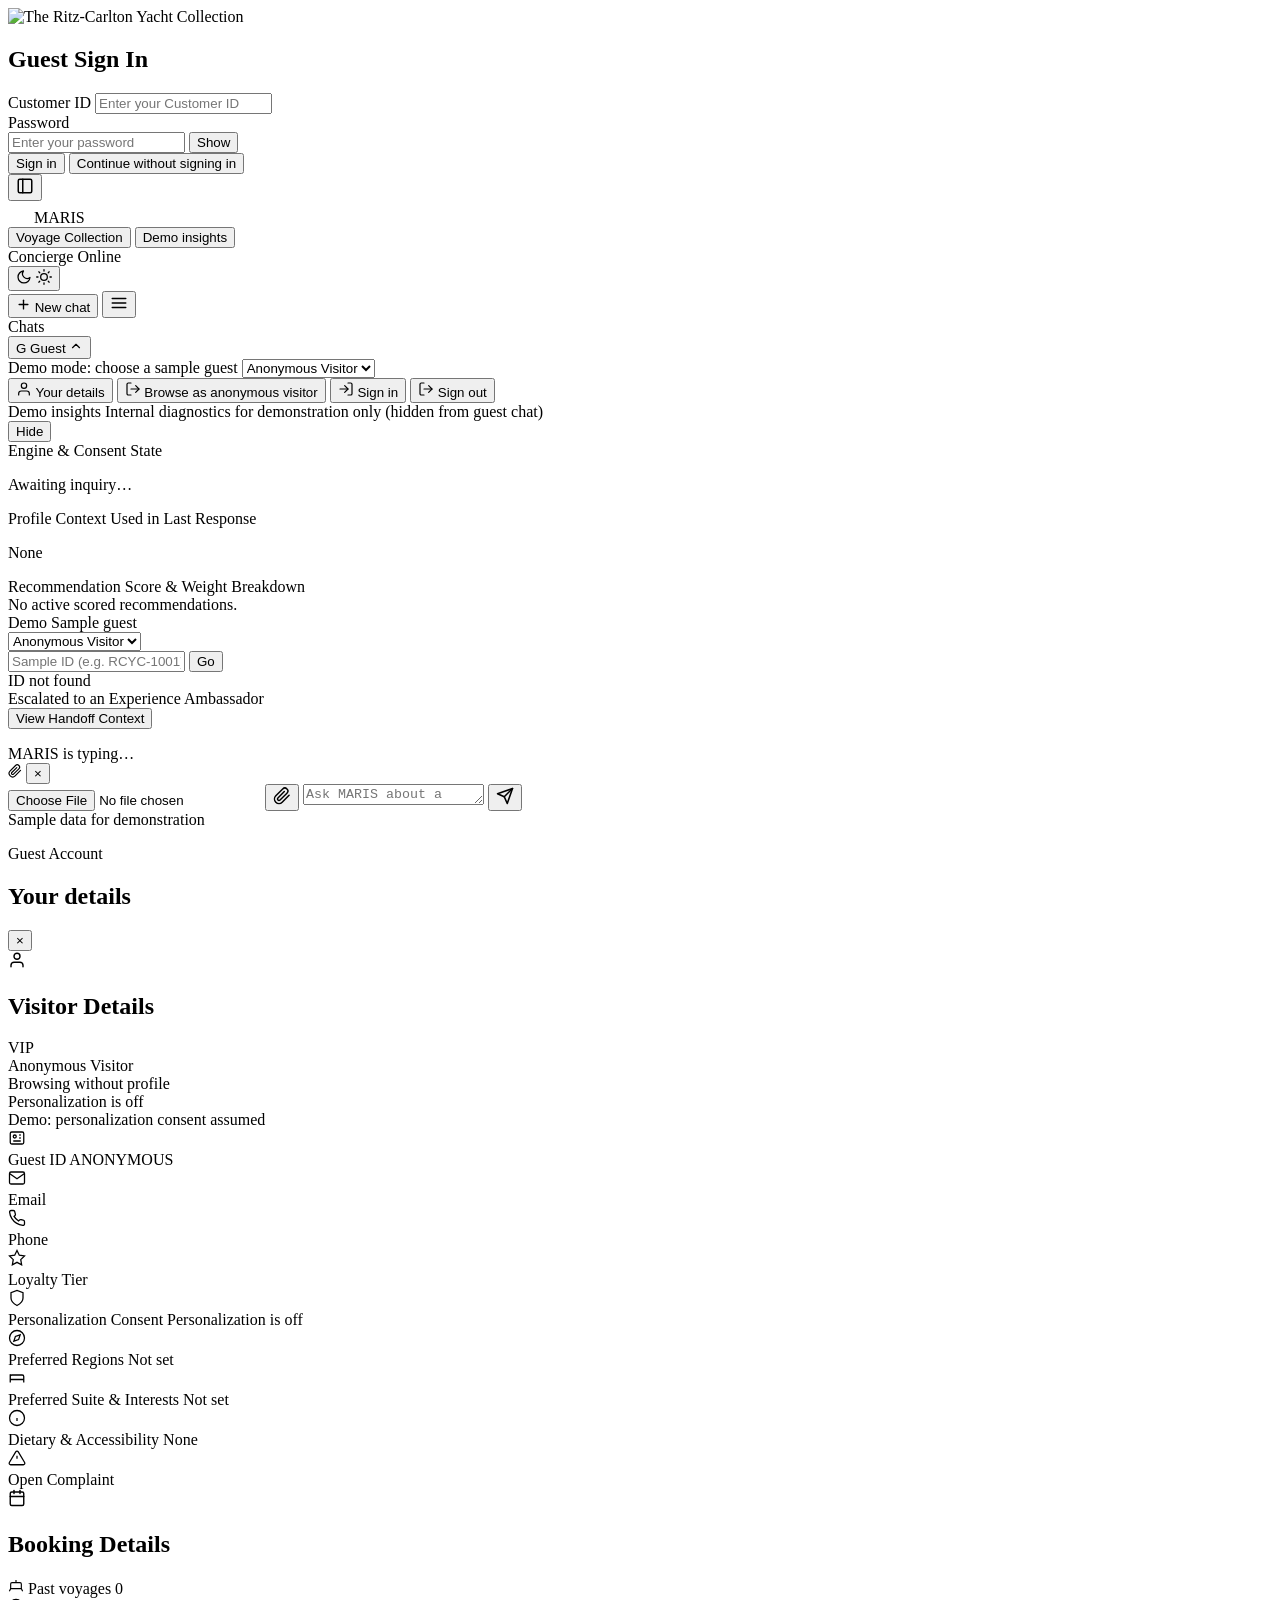
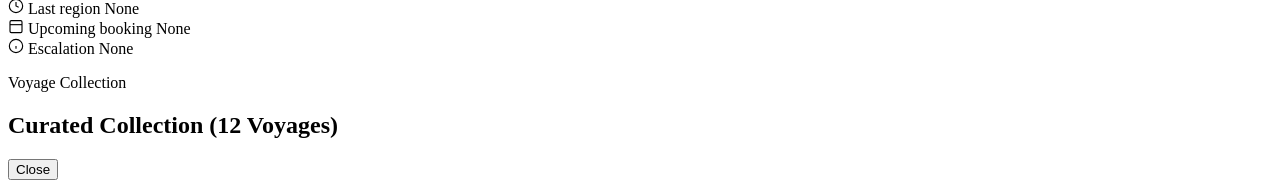
==== commit 591494fe: "feat: enhance concierge agent and UI theme controls - Added yacht name aliases and sorting utilities" ====
--- a/frontend/index.html
+++ b/frontend/index.html
@@ -109,7 +109,7 @@
               <line x1="9" y1="3" x2="9" y2="21"/>
             </svg>
           </button>
-          <div class="topbar-brand">
+          <div class="topbar-brand rcyc-logo-topbar">
             <svg class="maris-topbar-mark" width="22" height="22" viewBox="0 0 36 36" fill="none" aria-hidden="true">
               <path d="M18 5L29 24H18V5Z" fill="var(--gold)"/>
               <path d="M16 9L8 24H16V9Z" fill="var(--gold)" fill-opacity="0.82"/>
@@ -136,6 +136,29 @@
             <span class="status-dot" aria-hidden="true"></span>
             <span id="conciergeStatusText">Concierge Online</span>
           </div>
+          <button
+            type="button"
+            id="topbarThemeToggleBtn"
+            class="topbar-theme-btn"
+            aria-label="Switch to dark mode"
+            aria-pressed="false"
+            title="Switch to dark mode"
+          >
+            <svg id="topbarThemeIconMoon" width="16" height="16" viewBox="0 0 24 24" fill="none" stroke="currentColor" stroke-width="1.9" stroke-linecap="round" stroke-linejoin="round" aria-hidden="true">
+              <path d="M21 12.79A9 9 0 1 1 11.21 3 7 7 0 0 0 21 12.79z"/>
+            </svg>
+            <svg id="topbarThemeIconSun" class="hidden" width="16" height="16" viewBox="0 0 24 24" fill="none" stroke="currentColor" stroke-width="1.9" stroke-linecap="round" stroke-linejoin="round" aria-hidden="true">
+              <circle cx="12" cy="12" r="5"/>
+              <line x1="12" y1="1" x2="12" y2="3"/>
+              <line x1="12" y1="21" x2="12" y2="23"/>
+              <line x1="4.22" y1="4.22" x2="5.64" y2="5.64"/>
+              <line x1="18.36" y1="18.36" x2="19.78" y2="19.78"/>
+              <line x1="1" y1="12" x2="3" y2="12"/>
+              <line x1="21" y1="12" x2="23" y2="12"/>
+              <line x1="4.22" y1="19.78" x2="5.64" y2="18.36"/>
+              <line x1="18.36" y1="5.64" x2="19.78" y2="4.22"/>
+            </svg>
+          </button>
         </div>
       </header>
 
@@ -201,31 +224,6 @@
                 <button type="button" id="popoverMyProfileBtn" class="popover-action-item" role="menuitem">
                   <svg width="16" height="16" viewBox="0 0 24 24" fill="none" stroke="currentColor" stroke-width="1.8" stroke-linecap="round" stroke-linejoin="round" aria-hidden="true"><path d="M20 21v-2a4 4 0 0 0-4-4H8a4 4 0 0 0-4 4v2"/><circle cx="12" cy="7" r="4"/></svg>
                   <span>Your details</span>
-                </button>
-
-                <button
-                  type="button"
-                  id="themeToggleBtn"
-                  class="popover-action-item"
-                  role="menuitem"
-                  aria-label="Switch to dark mode"
-                  title="Switch to dark mode"
-                >
-                  <svg id="themeIconMoon" width="16" height="16" viewBox="0 0 24 24" fill="none" stroke="currentColor" stroke-width="1.9" stroke-linecap="round" stroke-linejoin="round" aria-hidden="true">
-                    <path d="M21 12.79A9 9 0 1 1 11.21 3 7 7 0 0 0 21 12.79z"/>
-                  </svg>
-                  <svg id="themeIconSun" class="hidden" width="16" height="16" viewBox="0 0 24 24" fill="none" stroke="currentColor" stroke-width="1.9" stroke-linecap="round" stroke-linejoin="round" aria-hidden="true">
-                    <circle cx="12" cy="12" r="5"/>
-                    <line x1="12" y1="1" x2="12" y2="3"/>
-                    <line x1="12" y1="21" x2="12" y2="23"/>
-                    <line x1="4.22" y1="4.22" x2="5.64" y2="5.64"/>
-                    <line x1="18.36" y1="18.36" x2="19.78" y2="19.78"/>
-                    <line x1="1" y1="12" x2="3" y2="12"/>
-                    <line x1="21" y1="12" x2="23" y2="12"/>
-                    <line x1="4.22" y1="19.78" x2="5.64" y2="18.36"/>
-                    <line x1="18.36" y1="5.64" x2="19.78" y2="4.22"/>
-                  </svg>
-                  <span id="themeToggleLabel">Dark mode</span>
                 </button>
 
                 <button type="button" id="popoverSwitchAnonBtn" class="popover-action-item hidden" role="menuitem">
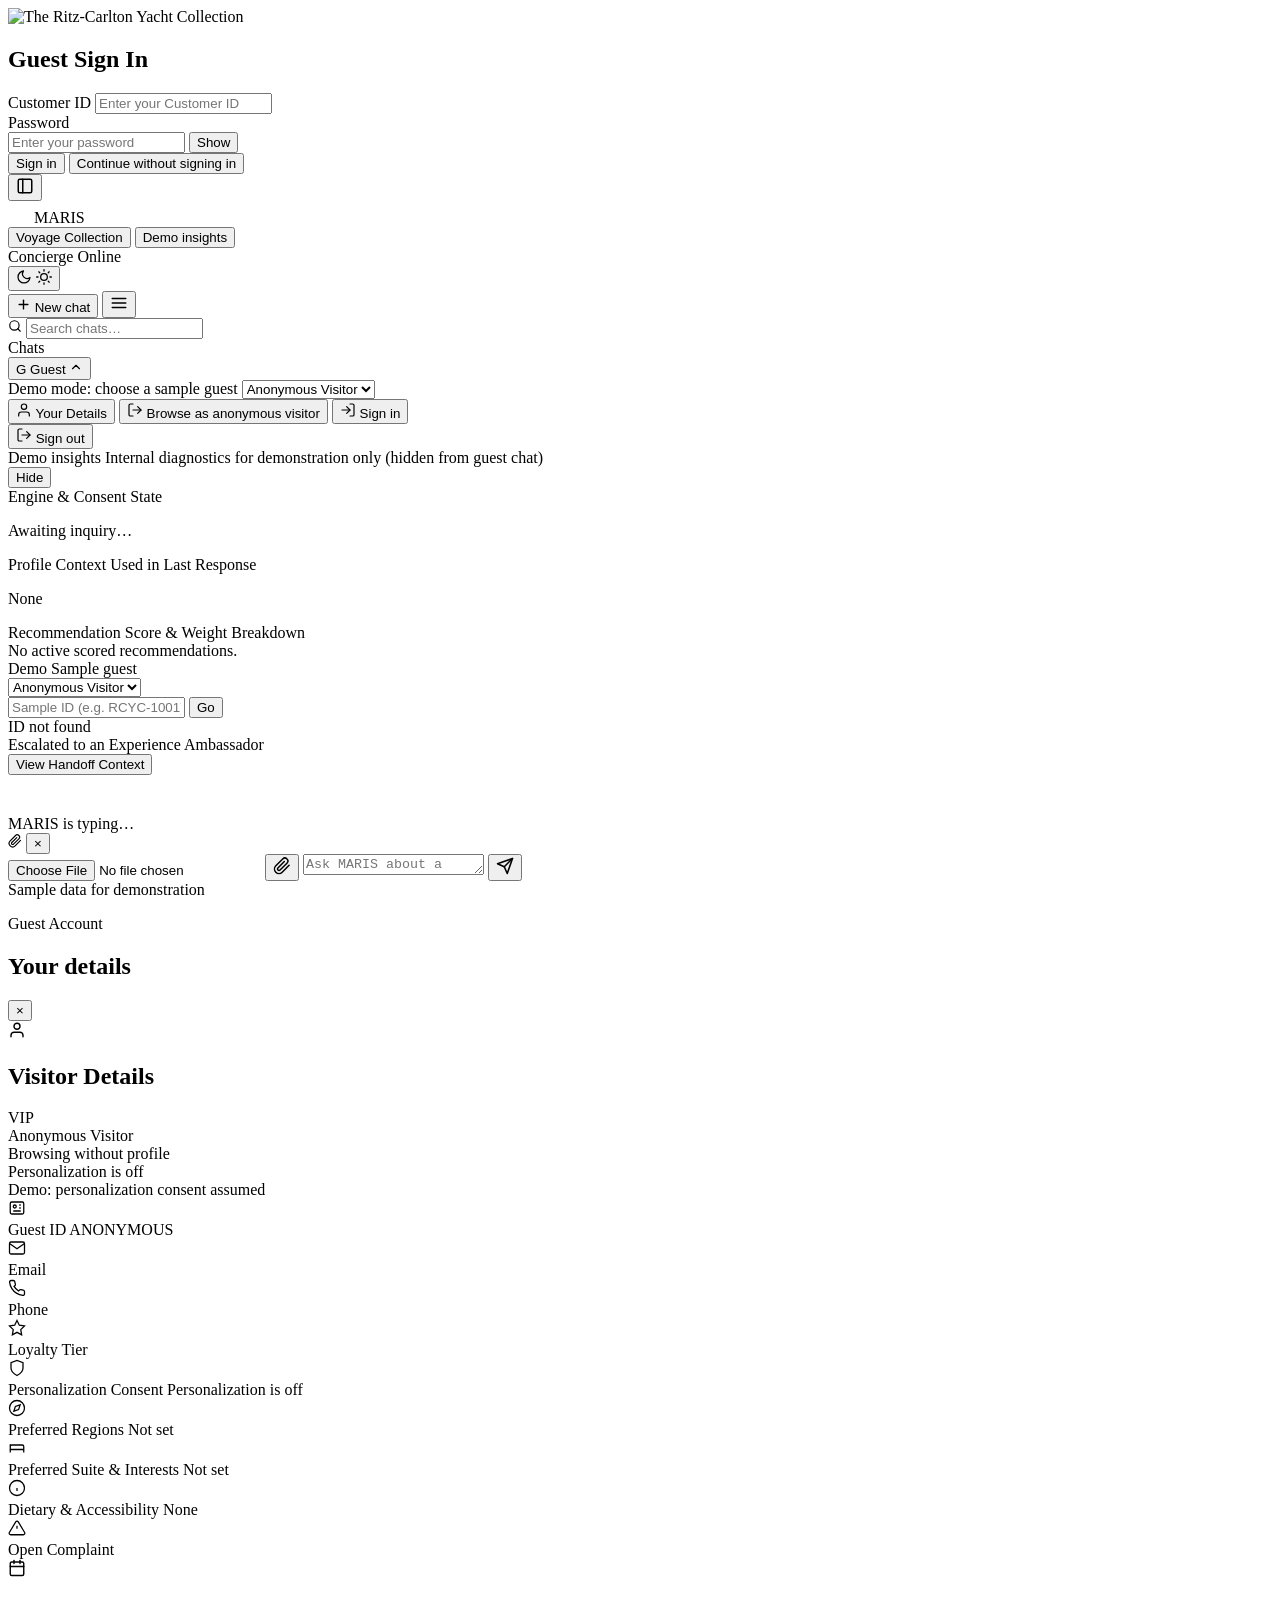
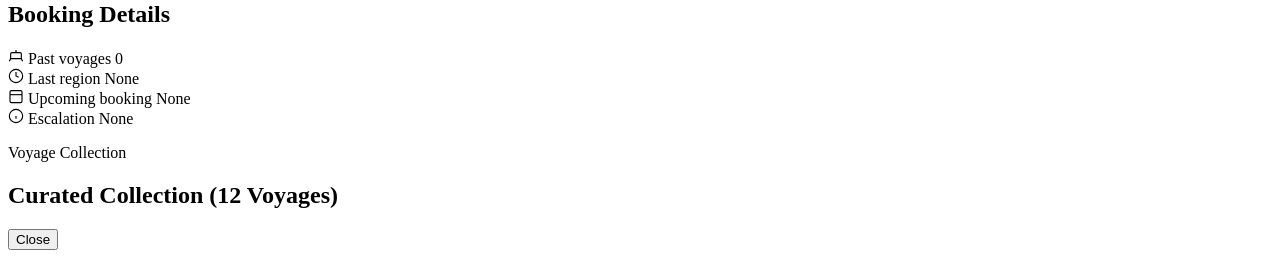
==== commit e7f6aa69: "feat: implement conversation history persistence Add SQLite-based chat storage for signed-in guests," ====
--- a/frontend/index.html
+++ b/frontend/index.html
@@ -192,6 +192,21 @@
             </button>
           </div>
 
+          <div id="historySearchWrap" class="history-search-wrap">
+            <svg class="history-search-icon" width="14" height="14" viewBox="0 0 24 24" fill="none" stroke="currentColor" stroke-width="2" stroke-linecap="round" stroke-linejoin="round" aria-hidden="true">
+              <circle cx="11" cy="11" r="8"></circle>
+              <line x1="21" y1="21" x2="16.65" y2="16.65"></line>
+            </svg>
+            <input
+              type="search"
+              id="historySearchInput"
+              class="history-search-input"
+              placeholder="Search chats…"
+              aria-label="Search conversations"
+              autocomplete="off"
+            />
+          </div>
+
           <div class="history-section-label">Chats</div>
           <div id="historyList" class="history-list" role="list"></div>
 
@@ -223,7 +238,7 @@
 
                 <button type="button" id="popoverMyProfileBtn" class="popover-action-item" role="menuitem">
                   <svg width="16" height="16" viewBox="0 0 24 24" fill="none" stroke="currentColor" stroke-width="1.8" stroke-linecap="round" stroke-linejoin="round" aria-hidden="true"><path d="M20 21v-2a4 4 0 0 0-4-4H8a4 4 0 0 0-4 4v2"/><circle cx="12" cy="7" r="4"/></svg>
-                  <span>Your details</span>
+                  <span>Your Details</span>
                 </button>
 
                 <button type="button" id="popoverSwitchAnonBtn" class="popover-action-item hidden" role="menuitem">
@@ -235,6 +250,8 @@
                   <svg width="16" height="16" viewBox="0 0 24 24" fill="none" stroke="currentColor" stroke-width="1.8" stroke-linecap="round" stroke-linejoin="round" aria-hidden="true"><path d="M15 3h4a2 2 0 0 1 2 2v14a2 2 0 0 1-2 2h-4"/><polyline points="10 17 15 12 10 7"/><line x1="15" y1="12" x2="3" y2="12"/></svg>
                   <span>Sign in</span>
                 </button>
+
+                <div id="accountActionDivider" class="popover-divider hidden"></div>
 
                 <button type="button" id="popoverLogoutBtn" class="popover-action-item hidden" role="menuitem">
                   <svg width="16" height="16" viewBox="0 0 24 24" fill="none" stroke="currentColor" stroke-width="1.8" stroke-linecap="round" stroke-linejoin="round" aria-hidden="true"><path d="M9 21H5a2 2 0 0 1-2-2V5a2 2 0 0 1 2-2h4"/><polyline points="16 17 21 12 16 7"/><line x1="21" y1="12" x2="9" y2="12"/></svg>
@@ -315,10 +332,19 @@
         <!-- Centered Conversation Stream -->
         <div id="chatMessages" class="chat-messages" aria-live="polite" aria-relevant="additions"></div>
 
-        <!-- Typing Indicator -->
+        <!-- Typing Indicator (left column with MARIS avatar) -->
         <div id="typingIndicator" class="typing-indicator is-idle" aria-live="polite" aria-hidden="true">
-          <span class="typing-dots" aria-hidden="true"><span></span><span></span><span></span></span>
-          <span>MARIS is typing…</span>
+          <div class="maris-avatar typing-avatar" aria-hidden="true">
+            <svg width="20" height="20" viewBox="0 0 36 36" fill="none" aria-hidden="true">
+              <path d="M18 5L29 24H18V5Z" fill="var(--gold)"/>
+              <path d="M16 9L8 24H16V9Z" fill="var(--gold)" fill-opacity="0.82"/>
+              <path d="M5 26.5H31L27.5 30.5H8.5L5 26.5Z" fill="var(--gold)"/>
+            </svg>
+          </div>
+          <div class="typing-bubble">
+            <span class="typing-dots" aria-hidden="true"><span></span><span></span><span></span></span>
+            <span>MARIS is typing…</span>
+          </div>
         </div>
 
         <!-- Bottom Centered Composer Stack -->
